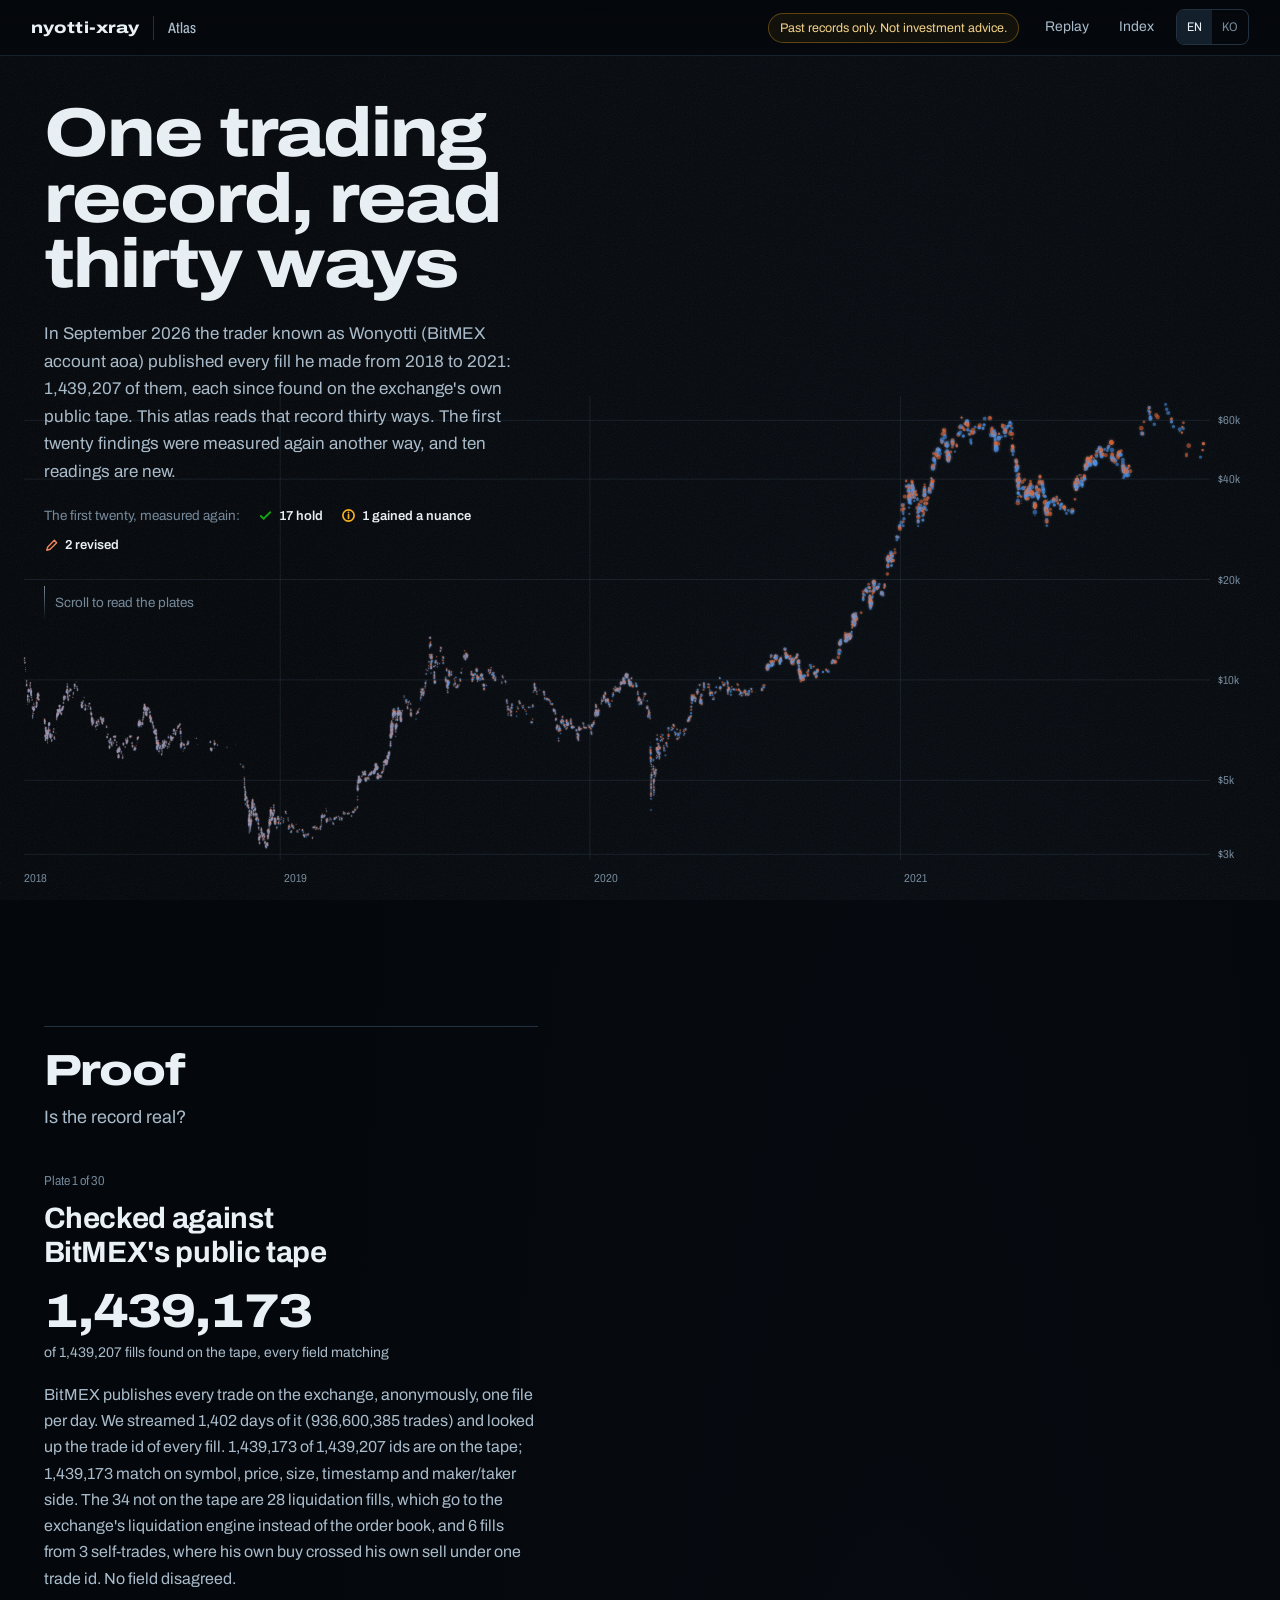
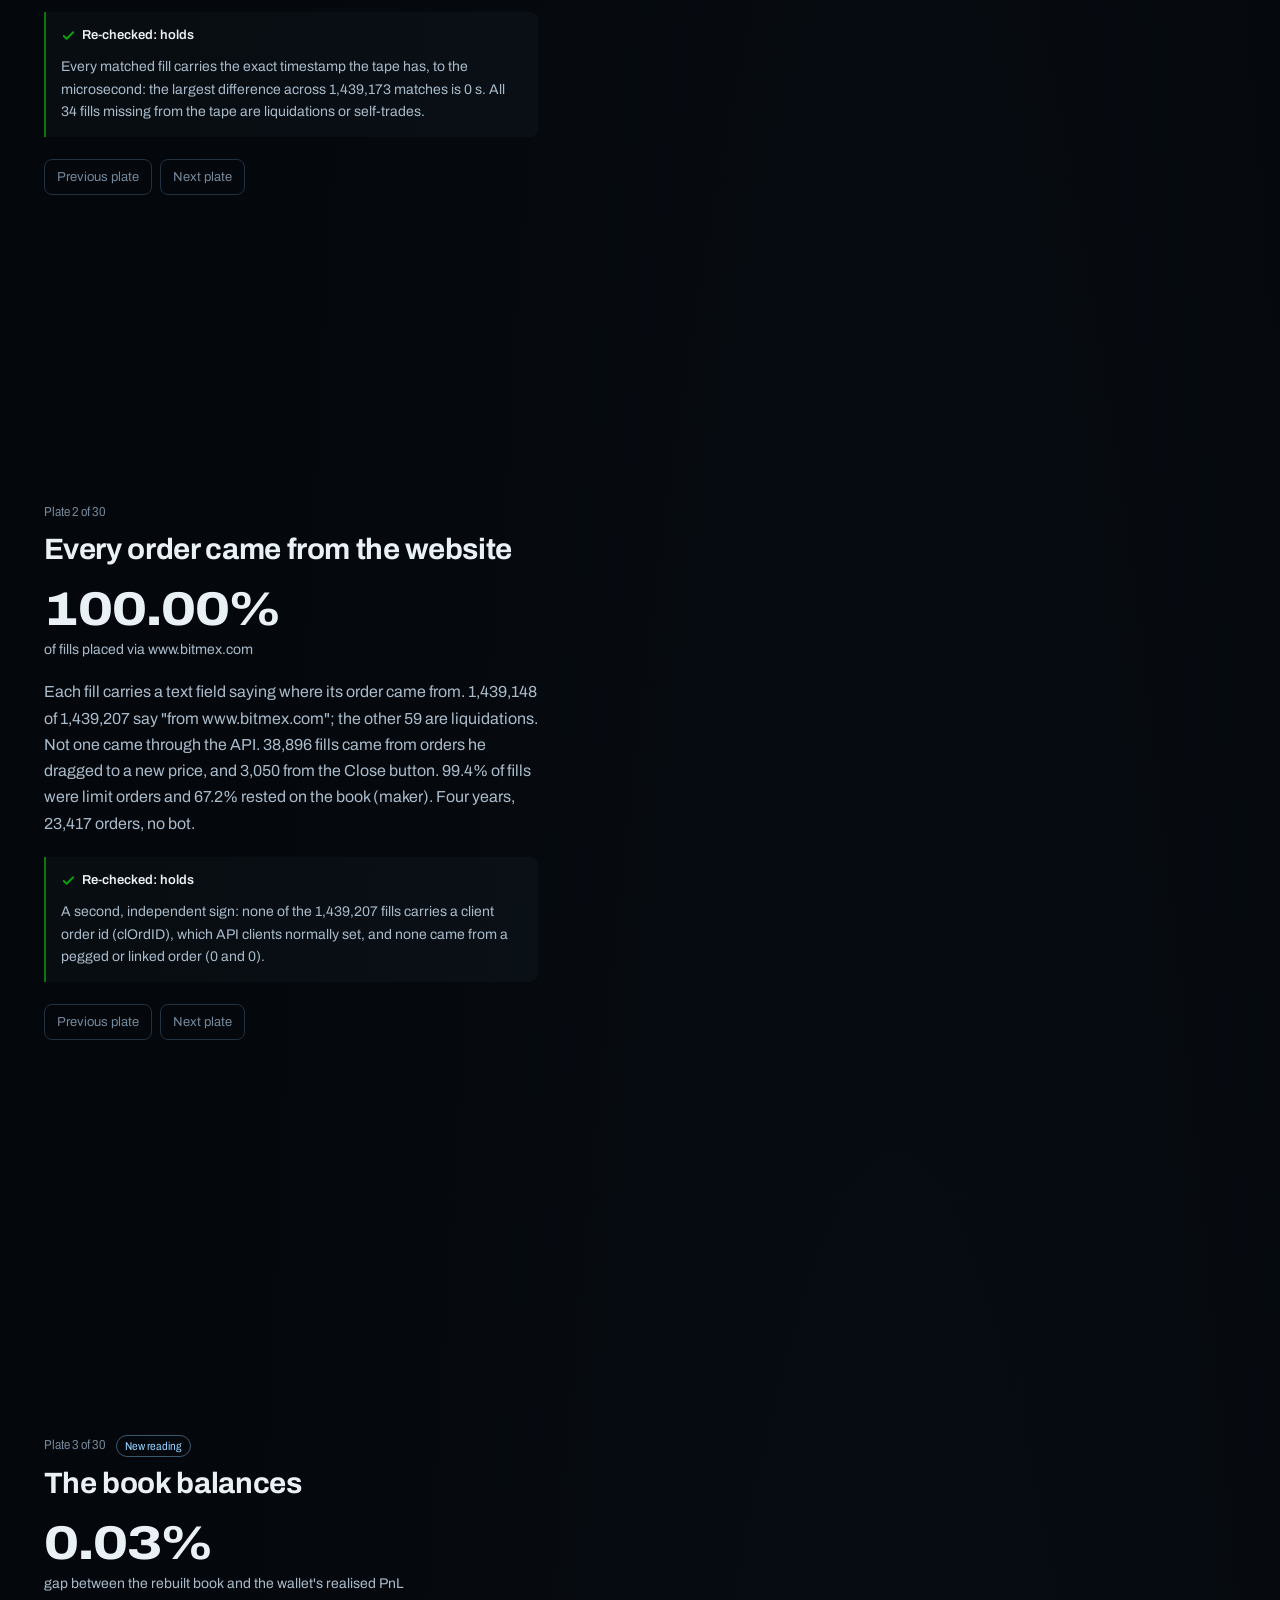
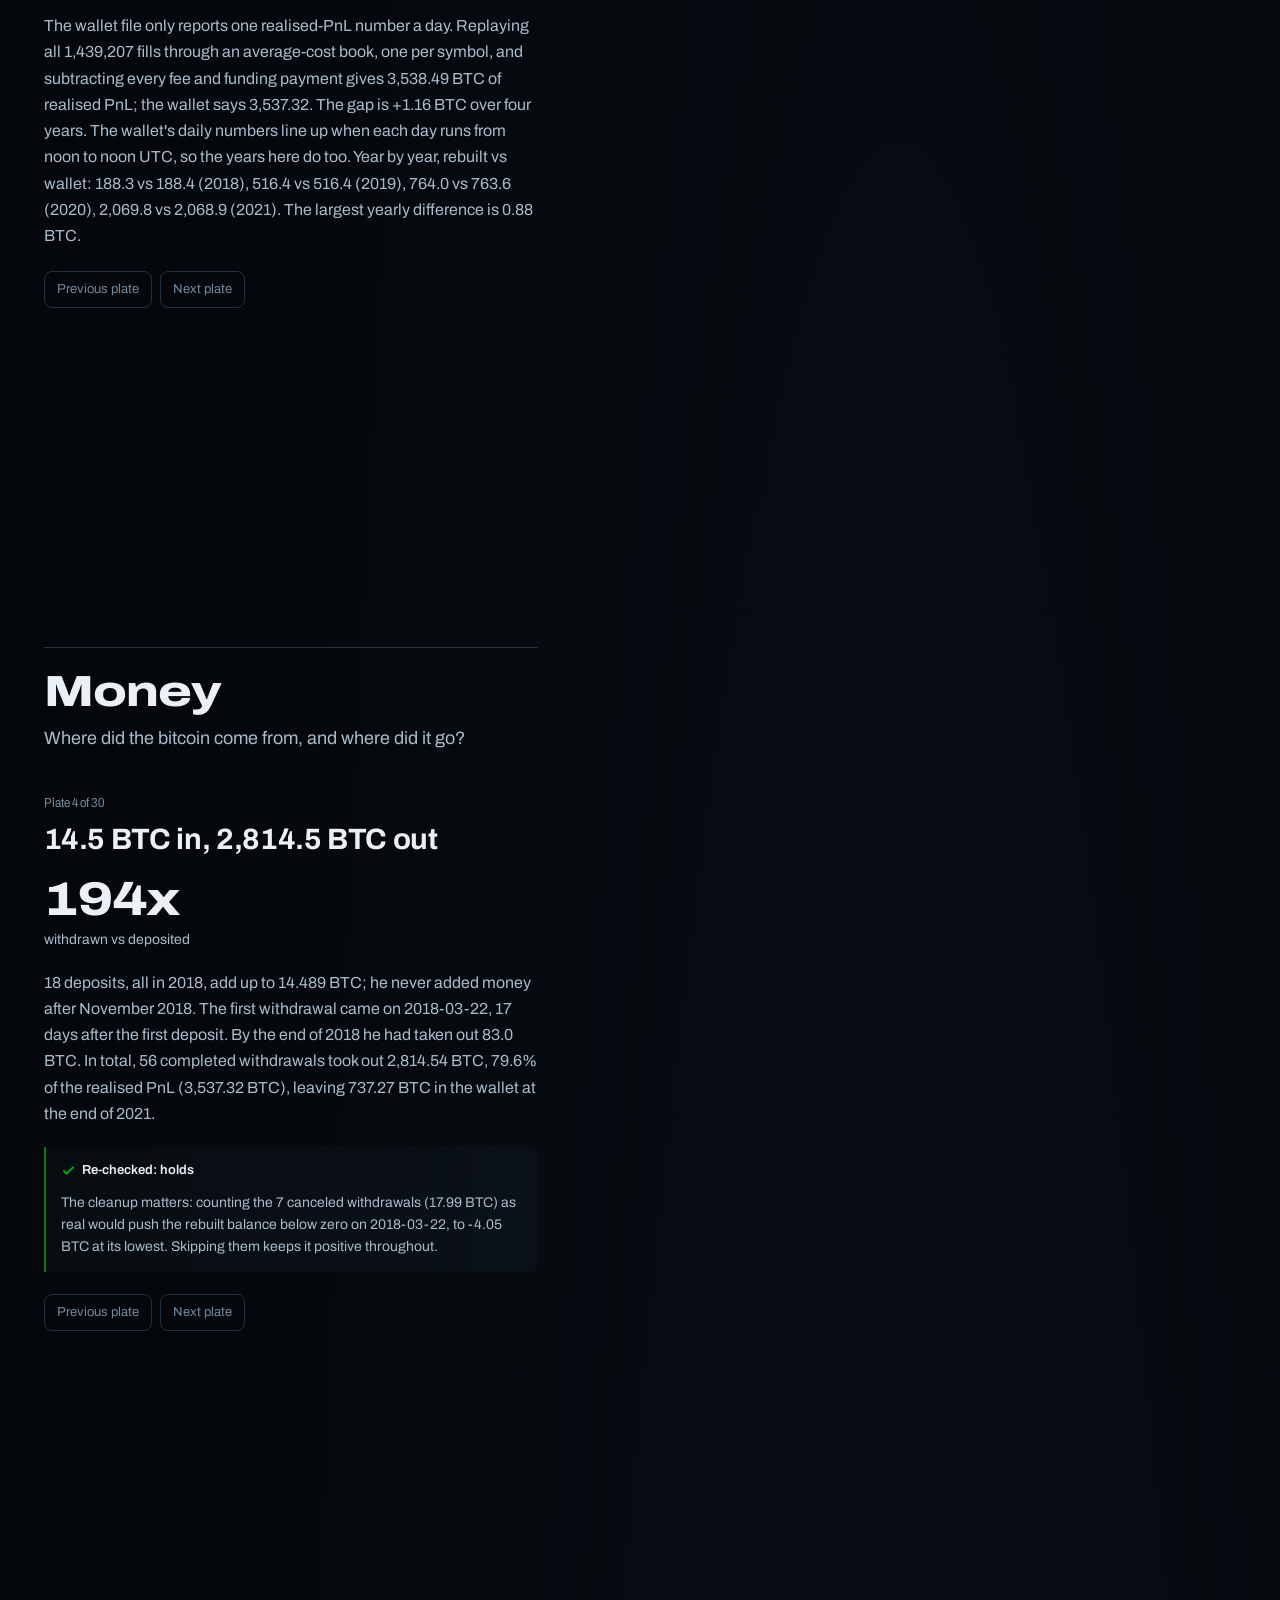
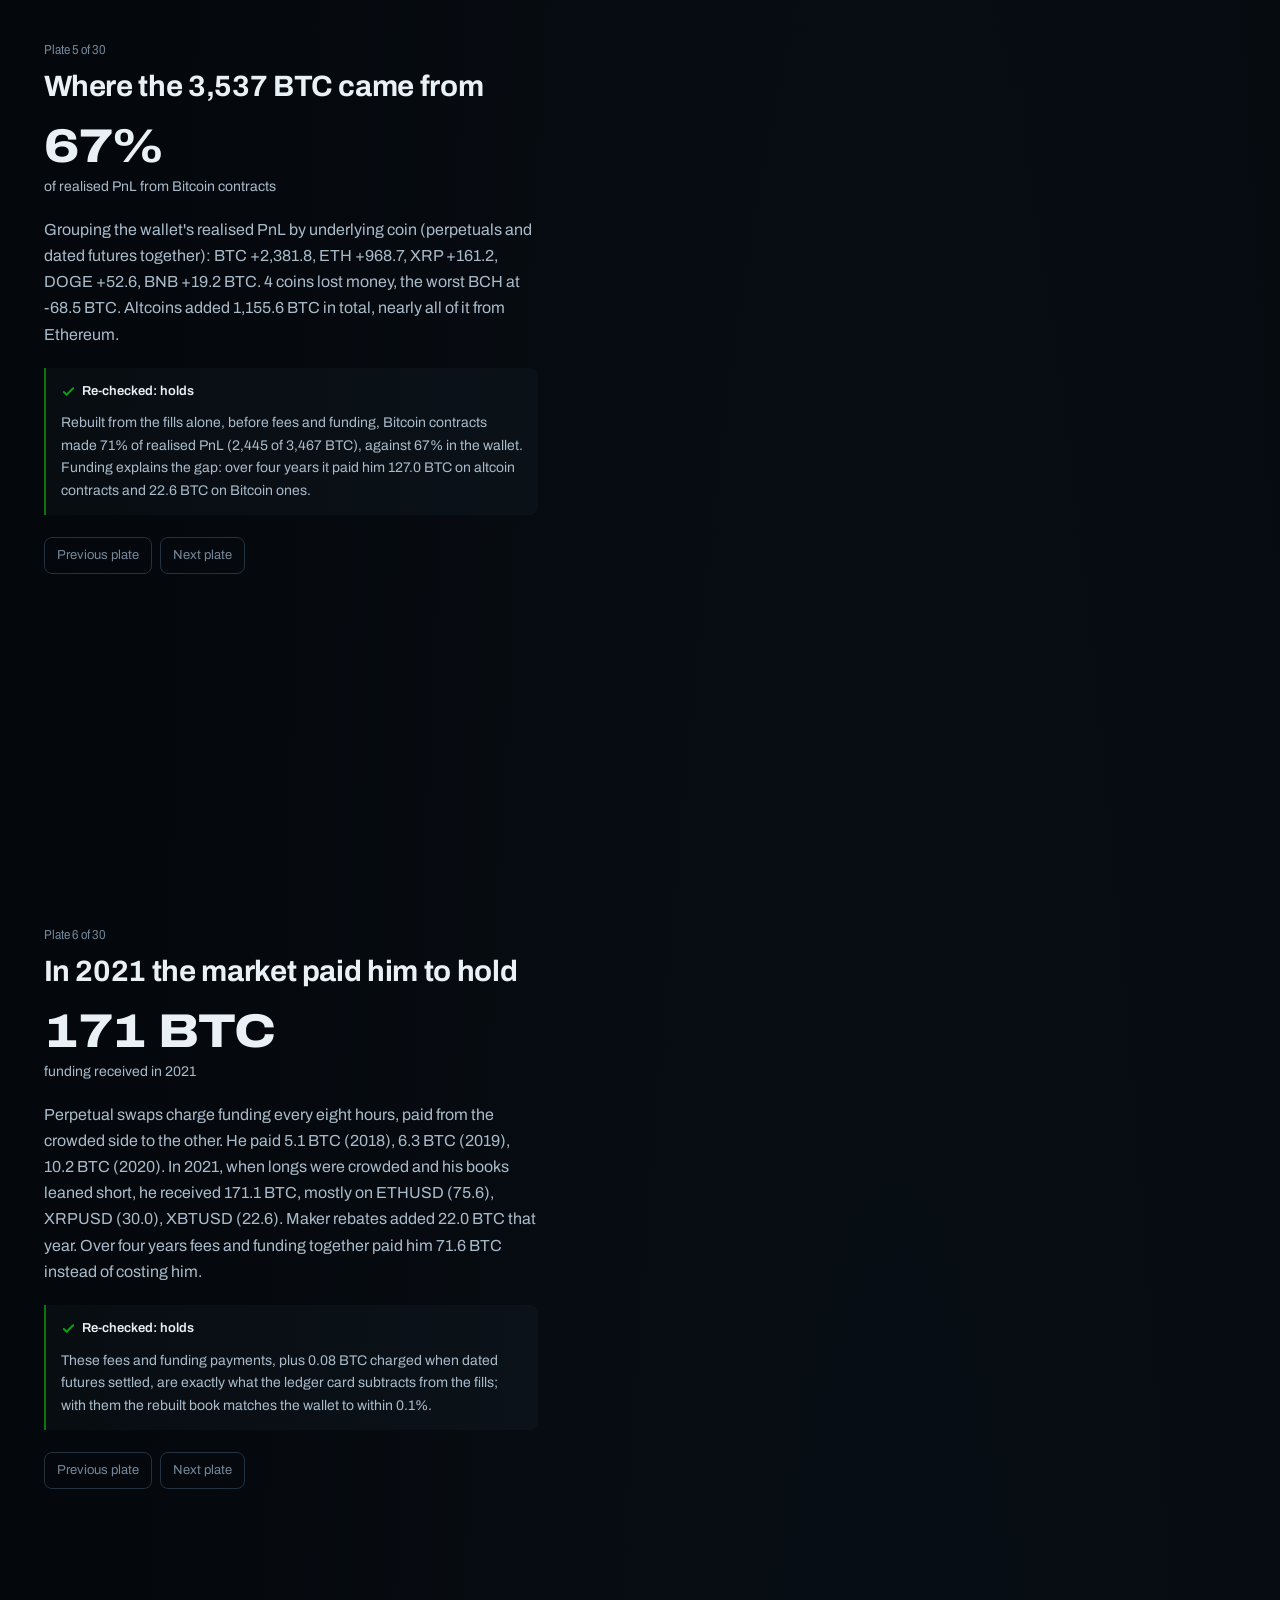
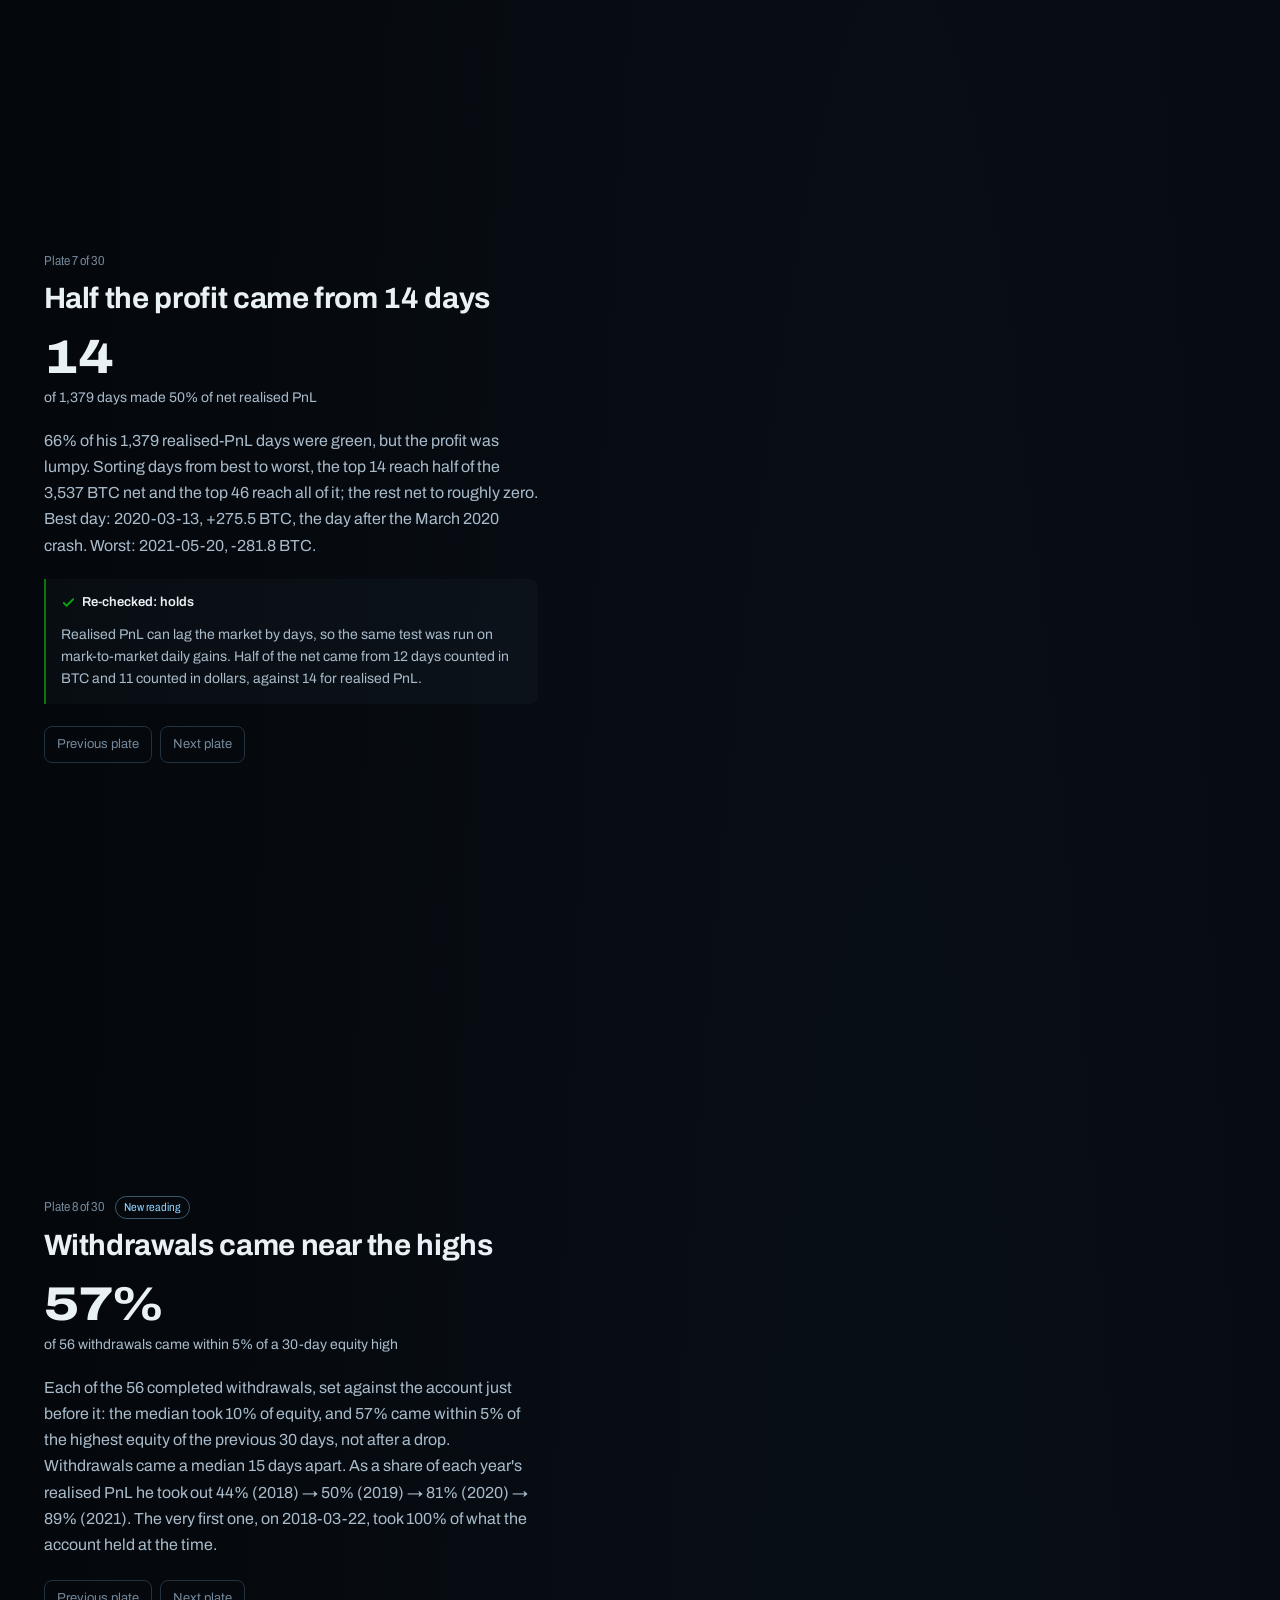
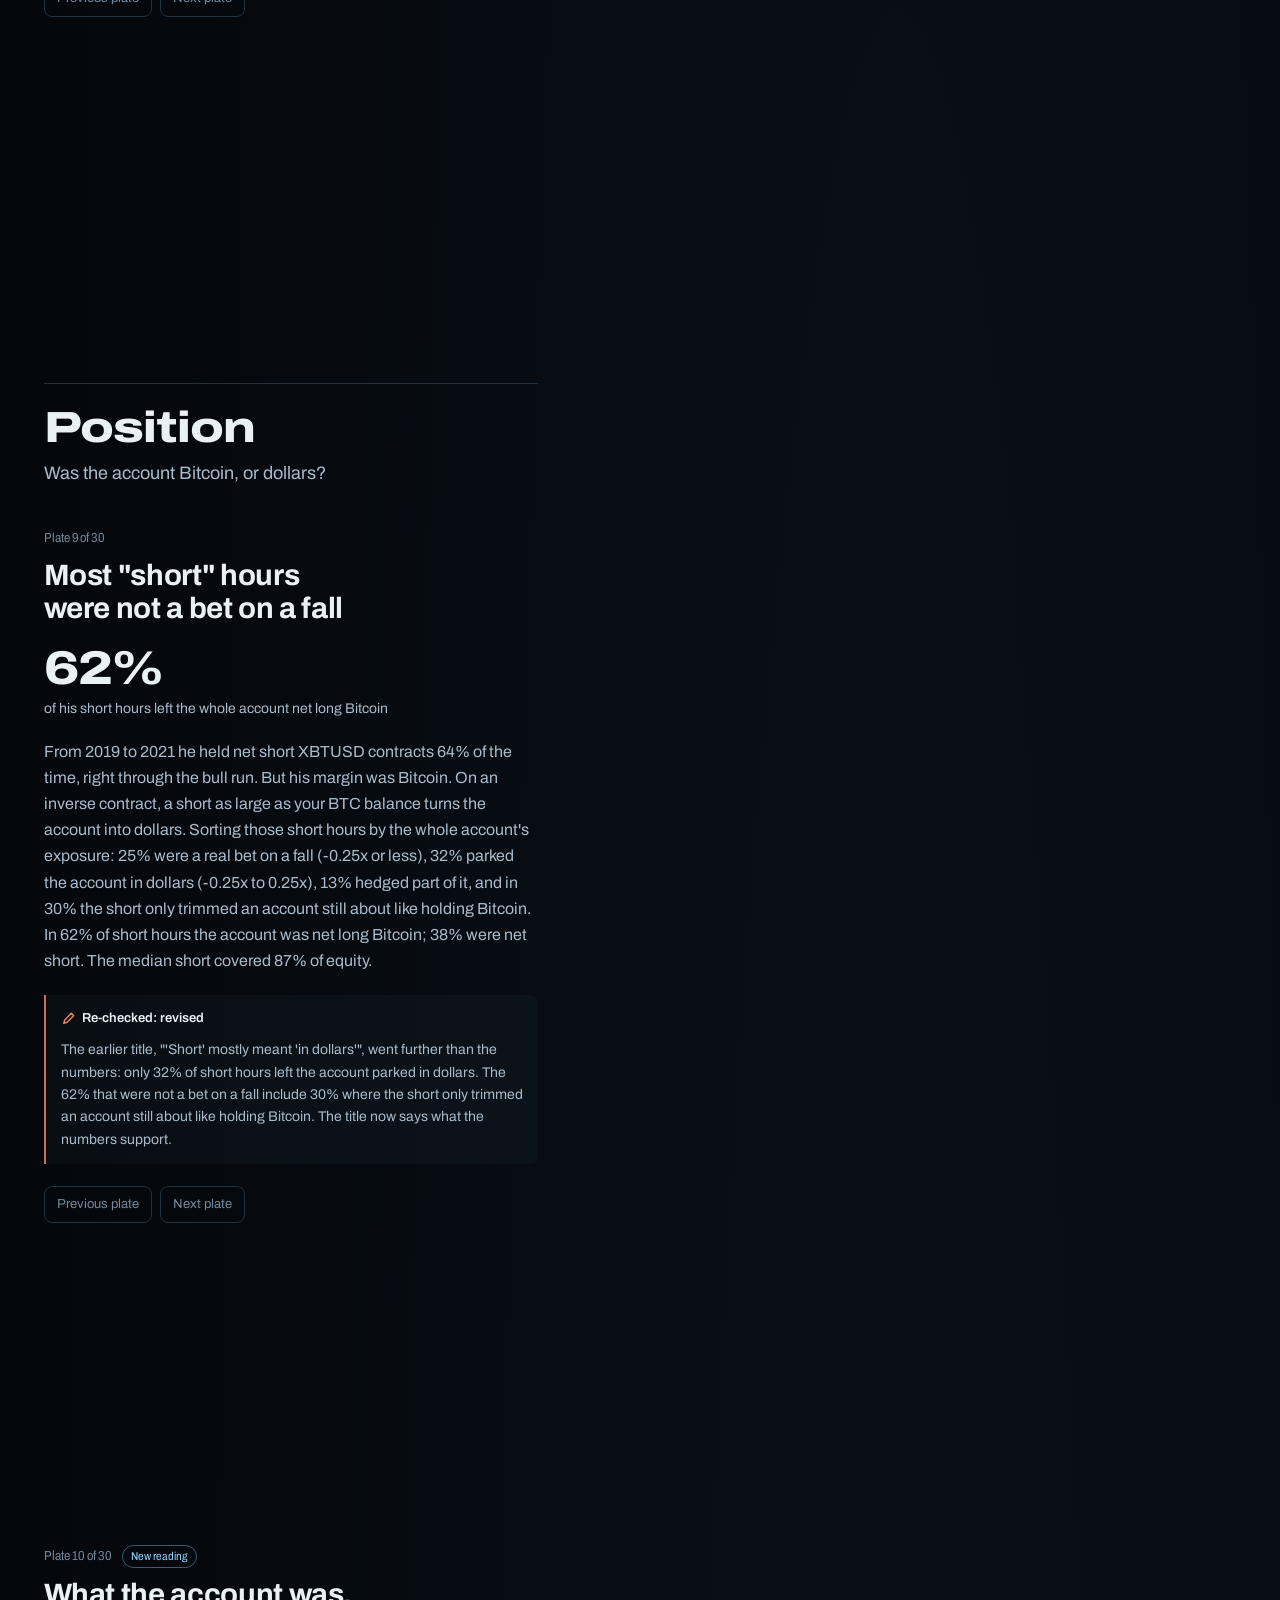
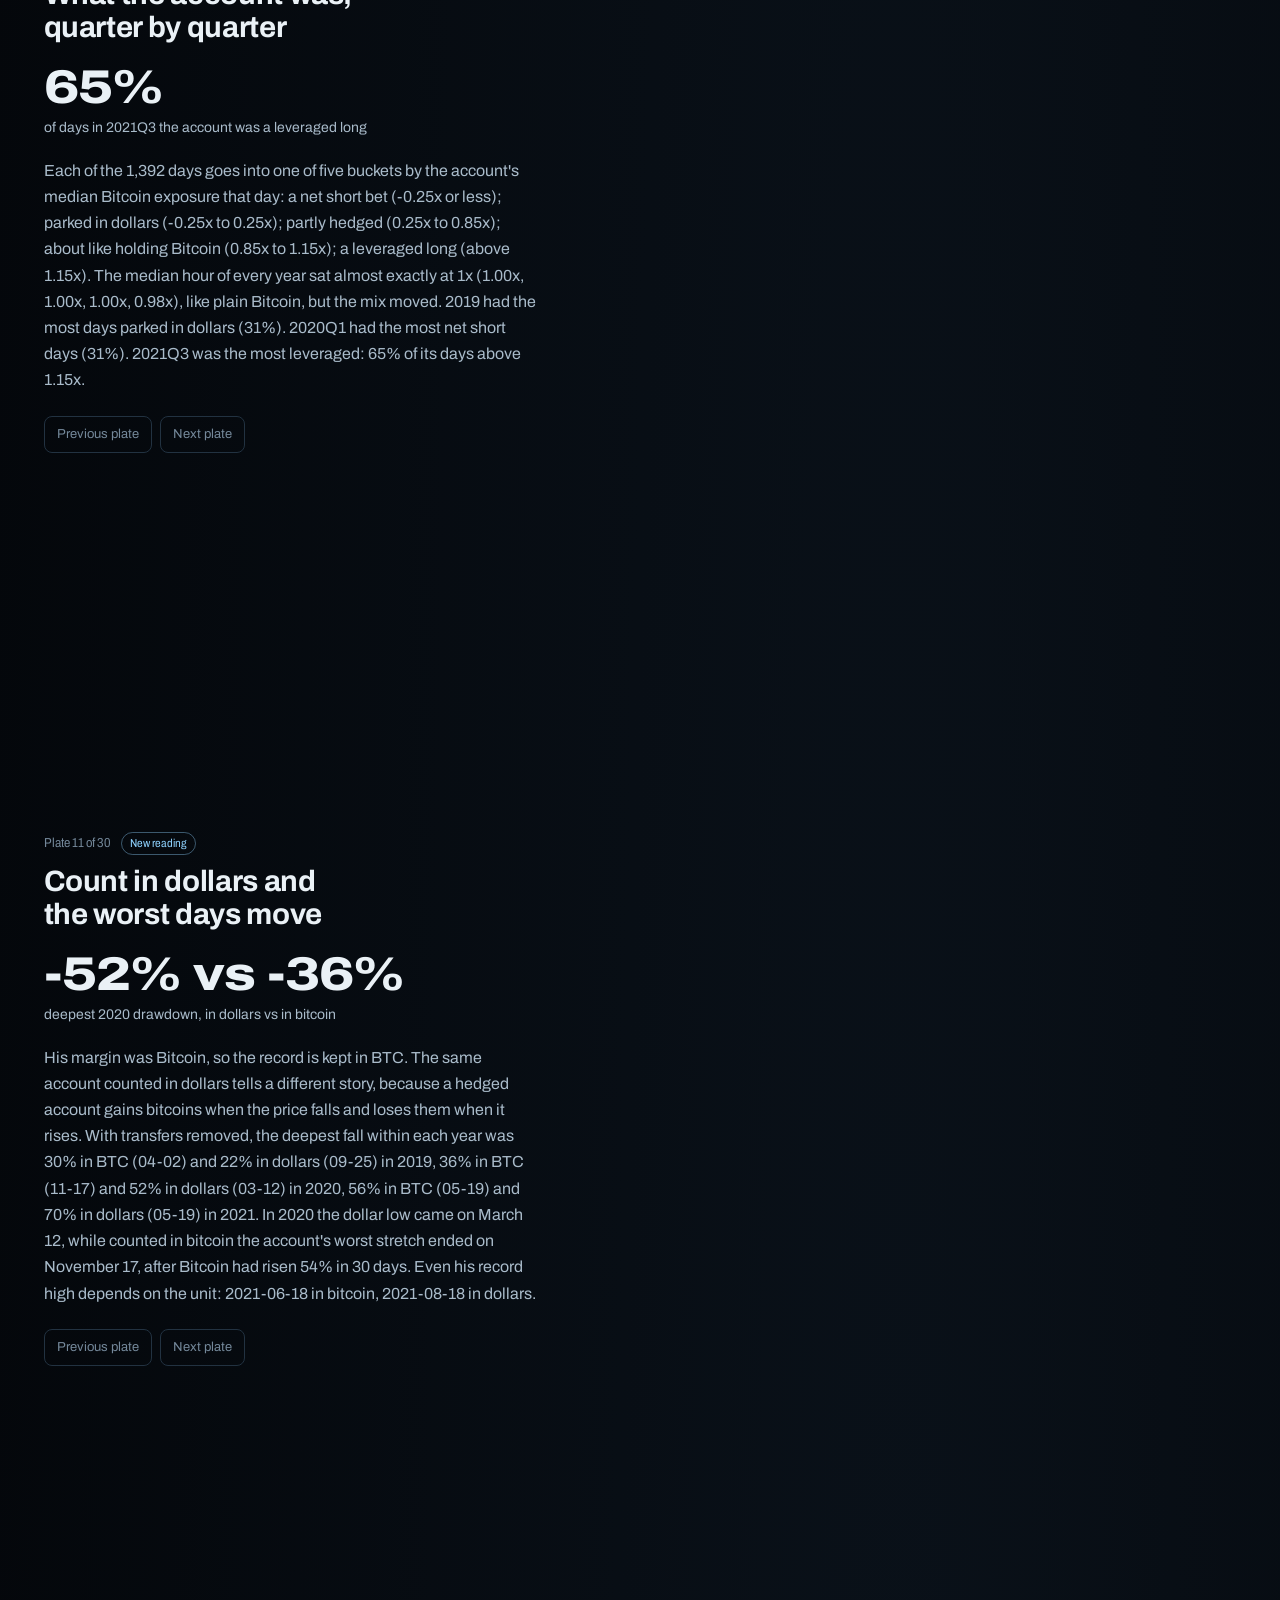
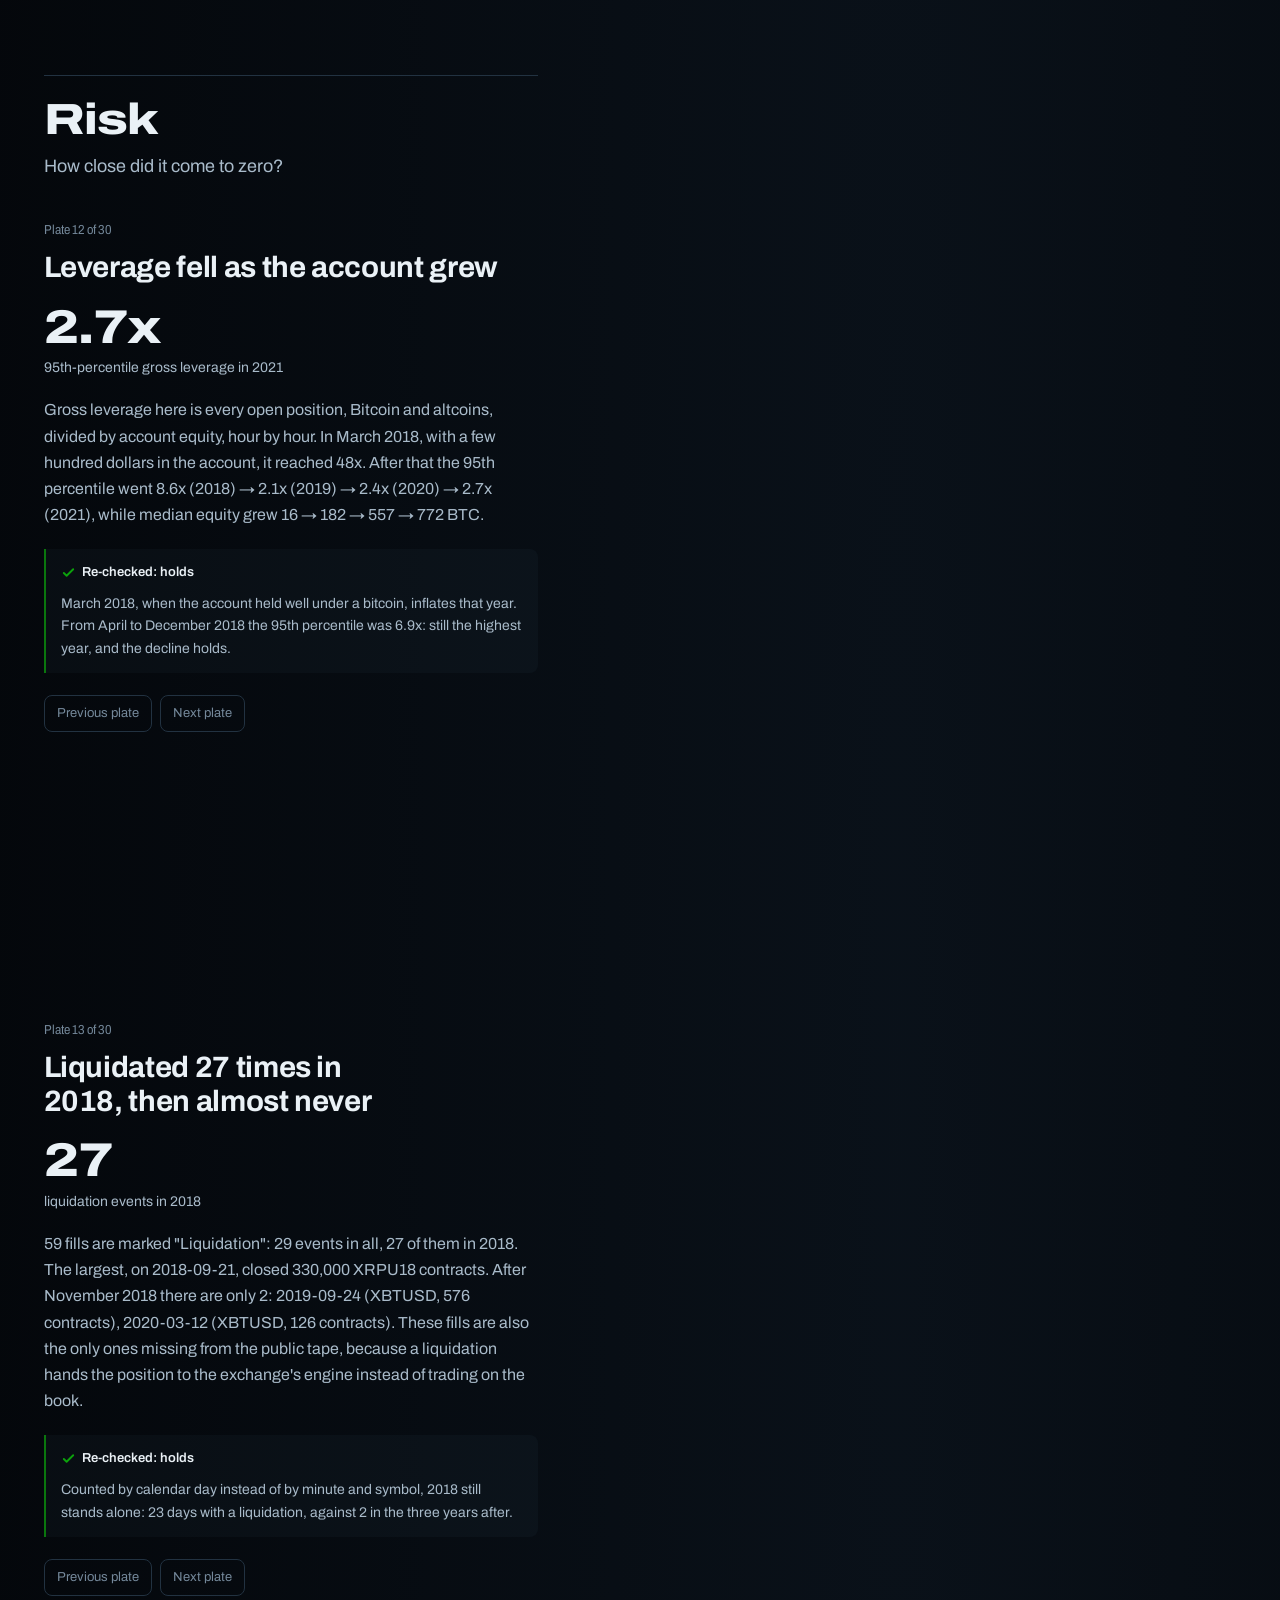
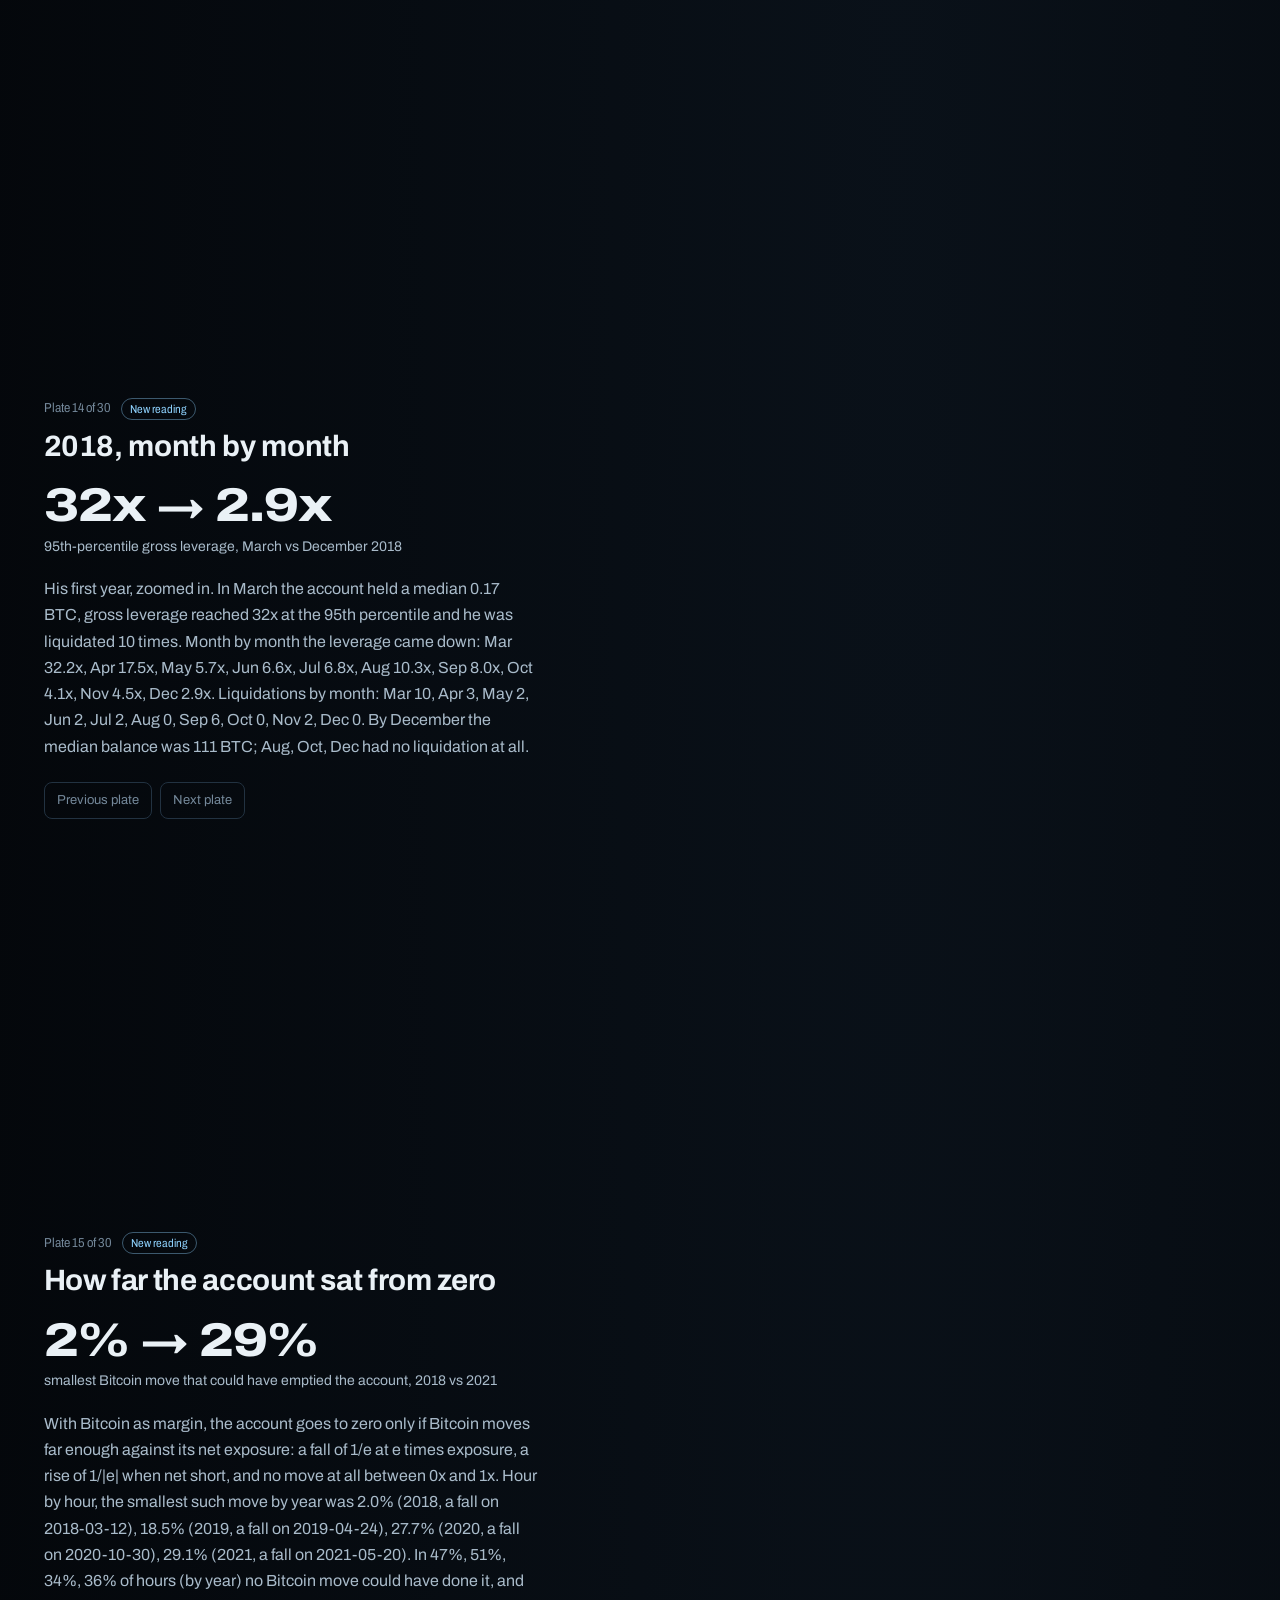
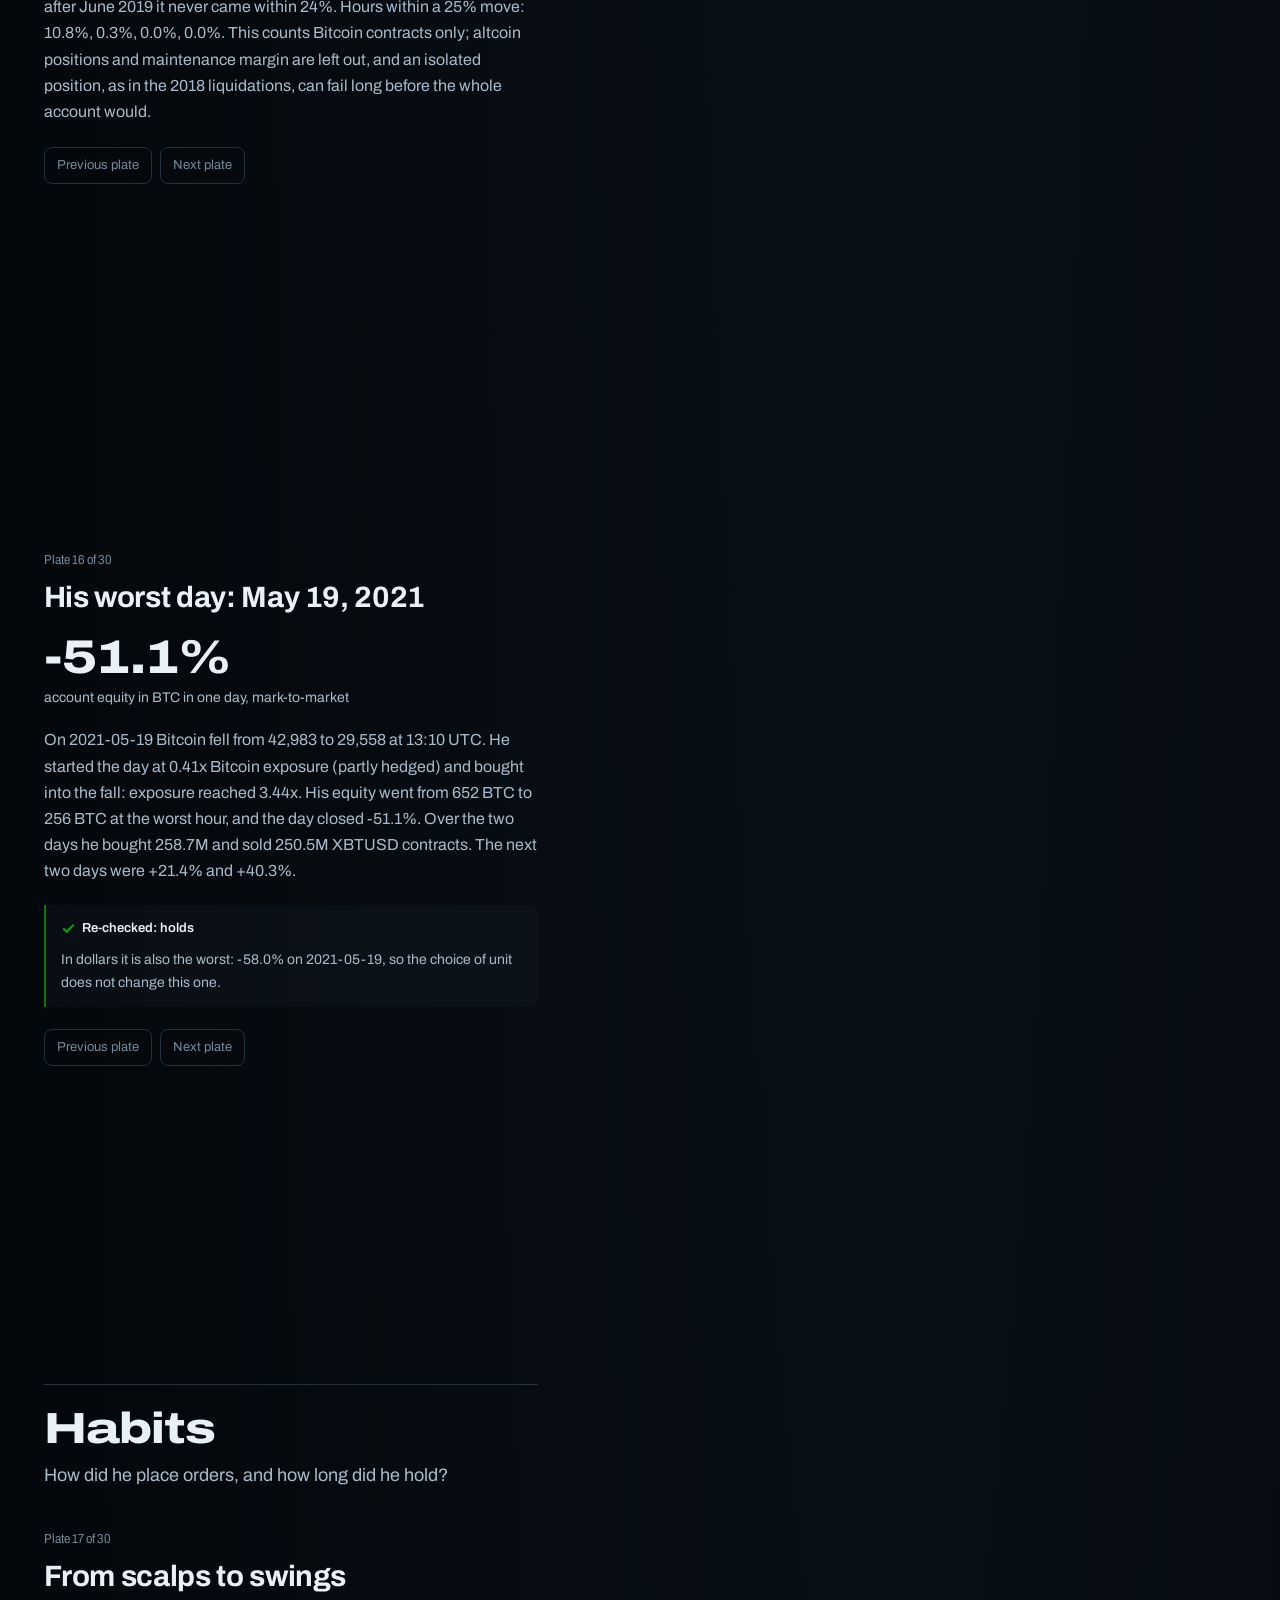
==== site/atlas.html @ 74fd598a "nyotti-xray: replay, tape check, Jev lenses and a 30-reading atlas Replays the 1,439,207 fills Wonyo" ====
<!doctype html>
<html lang="en">
<head>
<meta charset="utf-8">
<meta name="viewport" content="width=device-width, initial-scale=1">
<title>nyotti-xray atlas</title>
<meta name="description" content="Thirty readings of one published BitMEX trade history (2018-2021): twenty findings re-checked another way and ten new ones, each drawn with dots that are real units of the record. Past records only, not investment advice.">
<link rel="preconnect" href="https://fonts.googleapis.com">
<link rel="preconnect" href="https://fonts.gstatic.com" crossorigin>
<link href="https://fonts.googleapis.com/css2?family=Archivo:wdth,wght@62..125,100..900&family=IBM+Plex+Sans+KR:wght@400;500;700&display=swap" rel="stylesheet">
<link rel="stylesheet" href="atlas.css">
</head>
<body class="at-hero">
<a class="skip" href="#plates">Skip to the plates</a>
<header class="top">
  <a class="mark" href="index.html">nyotti-xray</a>
  <span class="sect">Atlas</span>
  <p class="notice" data-t="notice"></p>
  <nav class="tools" aria-label="Page">
    <a href="index.html" data-t="replay"></a>
    <button id="open-index" type="button" data-t="index"></button>
    <div class="lang" role="group" aria-label="Language"><button type="button" data-lang="en">EN</button><button type="button" data-lang="ko">KO</button></div>
  </nav>
</header>

<div class="backdrop" aria-hidden="true"></div>
<canvas id="field" aria-hidden="true"></canvas>
<div class="frame" aria-hidden="true">
  <span class="corner tl"></span><span class="corner tr"></span><span class="corner bl"></span><span class="corner br"></span>
  <p class="frame-plate"></p>
  <p class="frame-unit"></p>
  <p class="frame-id">aoa, 2018-03-05 to 2021-12-24</p>
</div>
<div class="beam" aria-hidden="true"></div>
<svg id="overlay" aria-hidden="true"></svg>
<div class="grain" aria-hidden="true"></div>
<div id="tip" class="tip" role="status" hidden></div>

<main class="column">
  <section id="hero" class="hero">
    <div class="hero-copy">
      <h1 id="hero-title"></h1>
      <p id="hero-sub"></p>
      <p id="hero-verdicts"></p>
      <p class="scroll" data-t="scroll"></p>
    </div>
  </section>
  <p id="no-gl" class="no-gl-note"></p>
  <div id="plates"></div>
  <section id="outro" class="summary">
    <h2 id="summary-title"></h2>
    <p id="summary-lead"></p>
    <div id="summary-grid"></div>
  </section>
  <section class="about">
    <h2 id="about-title"></h2>
    <div id="about"></div>
  </section>
  <footer class="foot">
    <p>aoa_public_2021-12-31_with_letter.zip, SHA-256 b6f1dc7a…d01b9a</p>
    <p><a href="https://github.com/viva-lee/nyotti-xray">github.com/viva-lee/nyotti-xray</a>, MIT</p>
  </footer>
</main>

<dialog id="index" aria-labelledby="index-title">
  <div class="sheet">
    <header><h2 id="index-title" data-t="index"></h2><button id="close-index" type="button" data-t="close"></button></header>
    <div id="index-list"></div>
  </div>
</dialog>

<script src="color.js"></script>
<script src="charts.js"></script>
<script src="atlas-gl.js"></script>
<script src="atlas.js"></script>
</body>
</html>
---- site/atlas.css ----
/* nyotti-xray atlas: a lightbox. The page is radiograph film; the record glows on it. */
:root {
  color-scheme: dark;
  --film: #04070b;
  --plate: #08101a;
  --ink: #eaf1f6;
  --ink-2: #a9bbca;
  --ink-3: #74889a;
  --rule: #15212c;
  --rule-2: #223241;
  --phosphor: #a3bed2;
  --glow: #8fd3ff;
  --good: #0ca30c;
  --warn: #fab219;
  --serious: #ec835a;
  --column: min(44vw, 600px);
  --sans: 'Archivo', 'IBM Plex Sans KR', system-ui, -apple-system, 'Segoe UI', 'Apple SD Gothic Neo', 'Malgun Gothic', sans-serif;
  --stage-bottom: 50vh;
}

* { box-sizing: border-box; }
html { background: var(--film); scroll-behavior: smooth; }
body {
  margin: 0;
  min-height: 100vh;
  background:
    radial-gradient(120% 90% at 70% 40%, rgba(40, 70, 100, 0.16), transparent 60%),
    var(--film);
  color: var(--ink);
  font-family: var(--sans);
  font-size: 16px;
  line-height: 1.6;
  font-variation-settings: 'wdth' 100;
  -webkit-font-smoothing: antialiased;
  overflow-x: clip;
}
html[lang='ko'] body { word-break: keep-all; overflow-wrap: anywhere; }
a { color: var(--ink); text-decoration-color: rgba(163, 190, 210, 0.45); text-underline-offset: 3px; }
a:hover { text-decoration-color: var(--ink); }
button { font: inherit; color: inherit; cursor: pointer; }
:focus-visible { outline: 2px solid var(--glow); outline-offset: 3px; border-radius: 4px; }
h1, h2, h3, p { margin: 0; }

.skip { position: absolute; left: -9999px; top: 0; z-index: 50; background: var(--plate); padding: 8px 12px; }
.skip:focus { left: 12px; top: 12px; }

/* ------------------------------------------------------------ header */
.top {
  position: fixed; inset: 0 0 auto 0; z-index: 10; height: 56px;
  display: flex; align-items: center; gap: 14px; padding: 0 clamp(16px, 2.4vw, 32px);
  background: linear-gradient(rgba(4, 7, 11, 0.94), rgba(4, 7, 11, 0.78));
  backdrop-filter: blur(10px);
  border-bottom: 1px solid var(--rule);
}
.mark {
  text-decoration: none; font-weight: 800; font-size: 16px; letter-spacing: 0.01em;
  font-variation-settings: 'wdth' 125;
}
.sect {
  color: var(--ink-2); font-size: 15px; font-variation-settings: 'wdth' 75; font-weight: 500;
  padding-left: 14px; border-left: 1px solid var(--rule-2);
}
.notice {
  margin-left: auto; font-size: 12.5px; color: #f3d38a; padding: 4px 11px; border-radius: 999px;
  border: 1px solid rgba(250, 178, 25, 0.32); background: rgba(250, 178, 25, 0.06); white-space: nowrap;
}
.tools { display: flex; align-items: center; gap: 6px; }
.tools > a, .tools > button {
  background: transparent; border: 1px solid transparent; border-radius: 8px; padding: 7px 11px;
  font-size: 14px; color: var(--ink-2); text-decoration: none; min-height: 36px;
}
.tools > a:hover, .tools > button:hover { color: var(--ink); border-color: var(--rule-2); }
.lang { display: inline-flex; border: 1px solid var(--rule-2); border-radius: 8px; overflow: hidden; margin-left: 4px; }
.lang button { background: transparent; border: 0; padding: 7px 10px; font-size: 12.5px; color: var(--ink-3); min-height: 34px; font-variation-settings: 'wdth' 85; }
.lang button.on { background: #13202c; color: var(--ink); }

/* ------------------------------------------------------------ the field */
#field { position: fixed; inset: 0; z-index: 3; pointer-events: none; }
.backdrop { display: none; }
.grain {
  position: fixed; inset: 0; z-index: 6; pointer-events: none; opacity: 0.07;
  background-image: url("data:image/svg+xml,%3Csvg xmlns='http://www.w3.org/2000/svg' width='160' height='160'%3E%3Cfilter id='n'%3E%3CfeTurbulence type='fractalNoise' baseFrequency='0.9' numOctaves='2' stitchTiles='stitch'/%3E%3C/filter%3E%3Crect width='100%25' height='100%25' filter='url(%23n)'/%3E%3C/svg%3E");
}
.frame { position: fixed; z-index: 4; pointer-events: none; transition: opacity 0.5s ease; }
body.at-hero .frame { opacity: 0; }
.corner { position: absolute; width: 18px; height: 18px; border-color: rgba(163, 190, 210, 0.38); border-style: solid; border-width: 0; }
.corner.tl { left: 0; top: 0; border-left-width: 1px; border-top-width: 1px; }
.corner.tr { right: 0; top: 0; border-right-width: 1px; border-top-width: 1px; }
.corner.bl { left: 0; bottom: 0; border-left-width: 1px; border-bottom-width: 1px; }
.corner.br { right: 0; bottom: 0; border-right-width: 1px; border-bottom-width: 1px; }
.frame-plate { position: absolute; left: 24px; top: -2px; transform: translateY(-100%); font-size: 12.5px; color: var(--ink-3); font-variation-settings: 'wdth' 85; padding-bottom: 6px; }
.frame-unit {
  position: absolute; left: 24px; bottom: -6px; transform: translateY(100%); font-size: 12.5px; color: var(--ink-2);
  display: flex; align-items: center; gap: 8px; max-width: 70%;
}
.frame-unit::before { content: ''; flex: none; width: 7px; height: 7px; border-radius: 50%; background: var(--phosphor); box-shadow: 0 0 8px var(--glow); }
.frame-id { position: absolute; right: 24px; bottom: -6px; transform: translateY(100%); font-size: 11.5px; color: var(--ink-3); font-variation-settings: 'wdth' 75; }
.beam {
  position: fixed; left: 0; top: 0; z-index: 4; width: 2px; height: 100vh; pointer-events: none; opacity: 0;
  background: linear-gradient(transparent, rgba(190, 228, 255, 0.95) 18%, rgba(190, 228, 255, 0.95) 82%, transparent);
  box-shadow: 0 0 22px 4px rgba(120, 190, 255, 0.45);
}
#overlay { position: fixed; z-index: 4; pointer-events: none; opacity: 0; transition: opacity 0.5s ease; overflow: visible; }
#overlay.on { opacity: 1; }
#overlay text { font-family: var(--sans); }
#overlay .ov { fill: var(--ink-2); font-size: 12.5px; }
#overlay .ov-tick { fill: var(--ink-3); font-size: 11.5px; font-variation-settings: 'wdth' 85; }
#overlay .ov-strong { fill: var(--ink); font-size: 13px; font-weight: 600; }
#overlay .ov-alert { fill: var(--serious); font-size: 13px; font-weight: 600; }
#overlay .ov-grid { stroke: rgba(130, 165, 190, 0.13); stroke-width: 1; }
#overlay .ov-rule { stroke: rgba(170, 200, 225, 0.4); stroke-width: 1; }
#overlay .ov-mark { stroke: var(--ink); stroke-width: 2; stroke-linecap: round; }

.tip {
  position: fixed; z-index: 20; pointer-events: none; max-width: 320px;
  background: rgba(8, 15, 23, 0.97); border: 1px solid var(--rule-2); border-radius: 8px;
  padding: 8px 11px; font-size: 12.5px; line-height: 1.5; color: var(--ink-2);
  box-shadow: 0 8px 28px rgba(0, 0, 0, 0.5);
}
.tip b { color: var(--ink); font-weight: 600; }
.tip .sw { display: inline-block; width: 8px; height: 8px; border-radius: 50%; margin-right: 6px; vertical-align: 0; }

/* ------------------------------------------------------------ column */
.column {
  position: relative; z-index: 5; width: var(--column);
  padding: 0 clamp(18px, 2vw, 28px) 0 clamp(20px, 3.4vw, 56px);
}

.hero { min-height: 100svh; display: flex; align-items: flex-start; padding-top: calc(56px + 5vh); }
.hero-copy { width: min(66vw, 1040px); }
#hero-title {
  font-size: clamp(44px, 5.4vw, 92px); line-height: 0.95; letter-spacing: -0.025em; max-width: 12.5em;
  font-weight: 780; font-variation-settings: 'wdth' 116; text-wrap: balance;
}
html[lang='ko'] #hero-title { font-size: clamp(38px, 4.4vw, 74px); line-height: 1.1; letter-spacing: -0.03em; font-weight: 700; }
#hero-sub { margin-top: 22px; font-size: 17px; line-height: 1.62; color: var(--ink-2); max-width: 36em; }
#hero-verdicts { margin-top: 20px; display: flex; flex-wrap: wrap; gap: 8px 18px; align-items: center; }
#hero-verdicts .vsum { color: var(--ink-3); font-size: 13.5px; }
.scroll { margin-top: 30px; font-size: 13.5px; color: var(--ink-3); display: flex; align-items: center; gap: 10px; }
.scroll::before { content: ''; width: 1px; height: 34px; background: linear-gradient(var(--ink-3), transparent); }

.vchip { display: inline-flex; align-items: center; gap: 6px; font-size: 13px; font-weight: 600; color: var(--ink); }
.vchip svg { width: 15px; height: 15px; flex: none; }
.vchip.holds svg { color: var(--good); }
.vchip.nuance svg { color: var(--warn); }
.vchip.revised svg { color: var(--serious); }

/* ------------------------------------------------------------ plates */
.plate { min-height: 100svh; display: flex; flex-direction: column; justify-content: center; padding: 14vh 0; scroll-margin-top: 0; }
.chapter { padding-top: 22px; margin-bottom: 40px; border-top: 1px solid var(--rule-2); }
.chapter h2 { font-size: clamp(34px, 3.4vw, 54px); line-height: 1; font-weight: 800; font-variation-settings: 'wdth' 125; letter-spacing: -0.02em; }
.chapter p { margin-top: 10px; font-size: 18px; color: var(--ink-2); }
.plate-body { max-width: 34em; opacity: 0.38; transition: opacity 0.5s ease; }
.plate.active .plate-body { opacity: 1; }
.plate-no { font-size: 13px; color: var(--ink-3); display: flex; align-items: center; gap: 10px; font-variation-settings: 'wdth' 85; }
.new { font-size: 11.5px; color: var(--glow); border: 1px solid rgba(143, 211, 255, 0.4); border-radius: 999px; padding: 1px 8px; font-variation-settings: 'wdth' 85; }
.plate h3 { margin-top: 10px; font-size: clamp(25px, 2.3vw, 34px); line-height: 1.14; font-weight: 700; letter-spacing: -0.012em; text-wrap: balance; }
.stat { margin-top: 18px; }
.stat b {
  display: block; font-size: clamp(38px, 3.7vw, 58px); line-height: 1.02; font-weight: 800;
  font-variation-settings: 'wdth' 118; letter-spacing: -0.02em; font-variant-numeric: tabular-nums;
}
.stat span { display: block; margin-top: 6px; font-size: 14px; color: var(--ink-2); }
.text { margin-top: 18px; font-size: 16px; line-height: 1.64; color: var(--ink-2); }
html[lang='ko'] .text { font-size: 15.5px; line-height: 1.8; }
.review { margin-top: 20px; padding: 13px 15px; border-left: 2px solid var(--rule-2); background: rgba(150, 190, 220, 0.035); border-radius: 0 8px 8px 0; }
.review.holds { border-left-color: rgba(12, 163, 12, 0.7); }
.review.nuance { border-left-color: rgba(250, 178, 25, 0.75); }
.review.revised { border-left-color: rgba(236, 131, 90, 0.85); }
.review p + p { margin-top: 6px; font-size: 14px; line-height: 1.6; color: var(--ink-2); }
.fallback { display: none; margin-top: 18px; }
.fallback svg { width: 100%; height: auto; }
.fallback svg text { font-family: var(--sans); font-size: 10.5px; fill: var(--ink-3); }
.fallback svg text.v { fill: var(--ink-2); }
body.no-gl .fallback { display: block; }
.no-gl-note { display: none; }
body.no-gl .no-gl-note { display: block; margin: 20px 0; padding: 12px 14px; border: 1px solid var(--rule-2); border-radius: 8px; color: var(--ink-2); font-size: 14px; }
.step { margin-top: 22px; display: flex; gap: 8px; }
.step button {
  background: transparent; border: 1px solid var(--rule-2); border-radius: 8px; padding: 7px 12px; font-size: 13px;
  color: var(--ink-3); min-height: 36px;
}
.step button:hover { color: var(--ink); border-color: var(--ink-3); }

/* ------------------------------------------------------------ summary, about */
.summary { padding: 18vh 0 6vh; min-height: 100svh; }
.summary h2, .about h2 { font-size: clamp(30px, 2.8vw, 44px); line-height: 1.05; font-weight: 800; font-variation-settings: 'wdth' 118; letter-spacing: -0.015em; }
#summary-lead { margin-top: 14px; color: var(--ink-2); max-width: 34em; }
#summary-grid { margin-top: 30px; }
.sum-ch { padding: 14px 0; border-top: 1px solid var(--rule); }
.sum-ch h3 { font-size: 13px; font-weight: 600; color: var(--ink-3); font-variation-settings: 'wdth' 85; margin-bottom: 6px; }
.sum-ch ul { list-style: none; margin: 0; padding: 0; }
.sum-ch li { display: flex; justify-content: space-between; align-items: baseline; gap: 12px; padding: 5px 0; font-size: 14.5px; }
.sum-ch li a { text-decoration: none; color: var(--ink); }
.sum-ch li a:hover { text-decoration: underline; }
.sum-ch .vchip { font-size: 12px; font-weight: 500; color: var(--ink-2); white-space: nowrap; }
.sum-ch .new { white-space: nowrap; }
.about { padding: 8vh 0 6vh; }
#about { margin-top: 20px; display: grid; gap: 18px; }
#about h3 { font-size: 15px; font-weight: 700; margin-bottom: 4px; }
#about p { font-size: 14.5px; color: var(--ink-2); line-height: 1.62; }
.foot { padding: 24px 0 40px; border-top: 1px solid var(--rule); font-size: 12.5px; color: var(--ink-3); display: grid; gap: 4px; }

/* ------------------------------------------------------------ index */
dialog#index { width: min(1100px, calc(100vw - 32px)); max-height: calc(100vh - 48px); padding: 0; border: 1px solid var(--rule-2); border-radius: 14px; background: rgba(6, 11, 17, 0.98); color: var(--ink); }
dialog#index::backdrop { background: rgba(2, 4, 7, 0.72); backdrop-filter: blur(4px); }
#index .sheet { padding: 22px 26px 28px; }
#index header { display: flex; justify-content: space-between; align-items: center; margin-bottom: 8px; }
#index header h2 { font-size: 26px; font-weight: 800; font-variation-settings: 'wdth' 118; }
#index header button { background: transparent; border: 1px solid var(--rule-2); border-radius: 8px; padding: 7px 12px; color: var(--ink-2); min-height: 36px; }
#index-list { columns: 3 300px; column-gap: 34px; }
#index-list .sum-ch { break-inside: avoid; }

/* ------------------------------------------------------------ narrow: the plate sits on top, the text scrolls under it */
@media (max-width: 959px) {
  :root { --column: 100%; }
  .notice { display: none; }
  .sect { display: none; }
  .tools { margin-left: auto; }
  .backdrop { display: block; position: fixed; left: 0; right: 0; top: 0; z-index: 2; background: var(--film); }
  body.at-hero .backdrop { background: transparent; }
  .column { padding: 0 16px; }
  .hero { padding-top: calc(56px + 4vh); }
  .plate { justify-content: flex-start; padding: calc(var(--stage-bottom) + 18px) 0 10vh; z-index: 1; position: relative; }
  .column > .plate, #plates { position: relative; z-index: 1; }
  .plate-body { opacity: 1; }
  .chapter { margin-bottom: 22px; }
  .frame-plate { display: none; }
  .frame-unit { left: 12px; max-width: 92%; font-size: 12px; }
  .frame { z-index: 4; }
  .frame-id { display: none; }
  .summary, .about, .foot { position: relative; z-index: 1; }
  .summary { padding-top: calc(var(--stage-bottom) + 24px); }
}
@media (max-width: 959px) {
  #plates { z-index: 1; }
  .column { z-index: auto; }
  .hero { position: relative; z-index: 5; }
}

@media (prefers-reduced-motion: reduce) {
  html { scroll-behavior: auto; }
  .plate-body, #overlay, .frame { transition: none; }
}
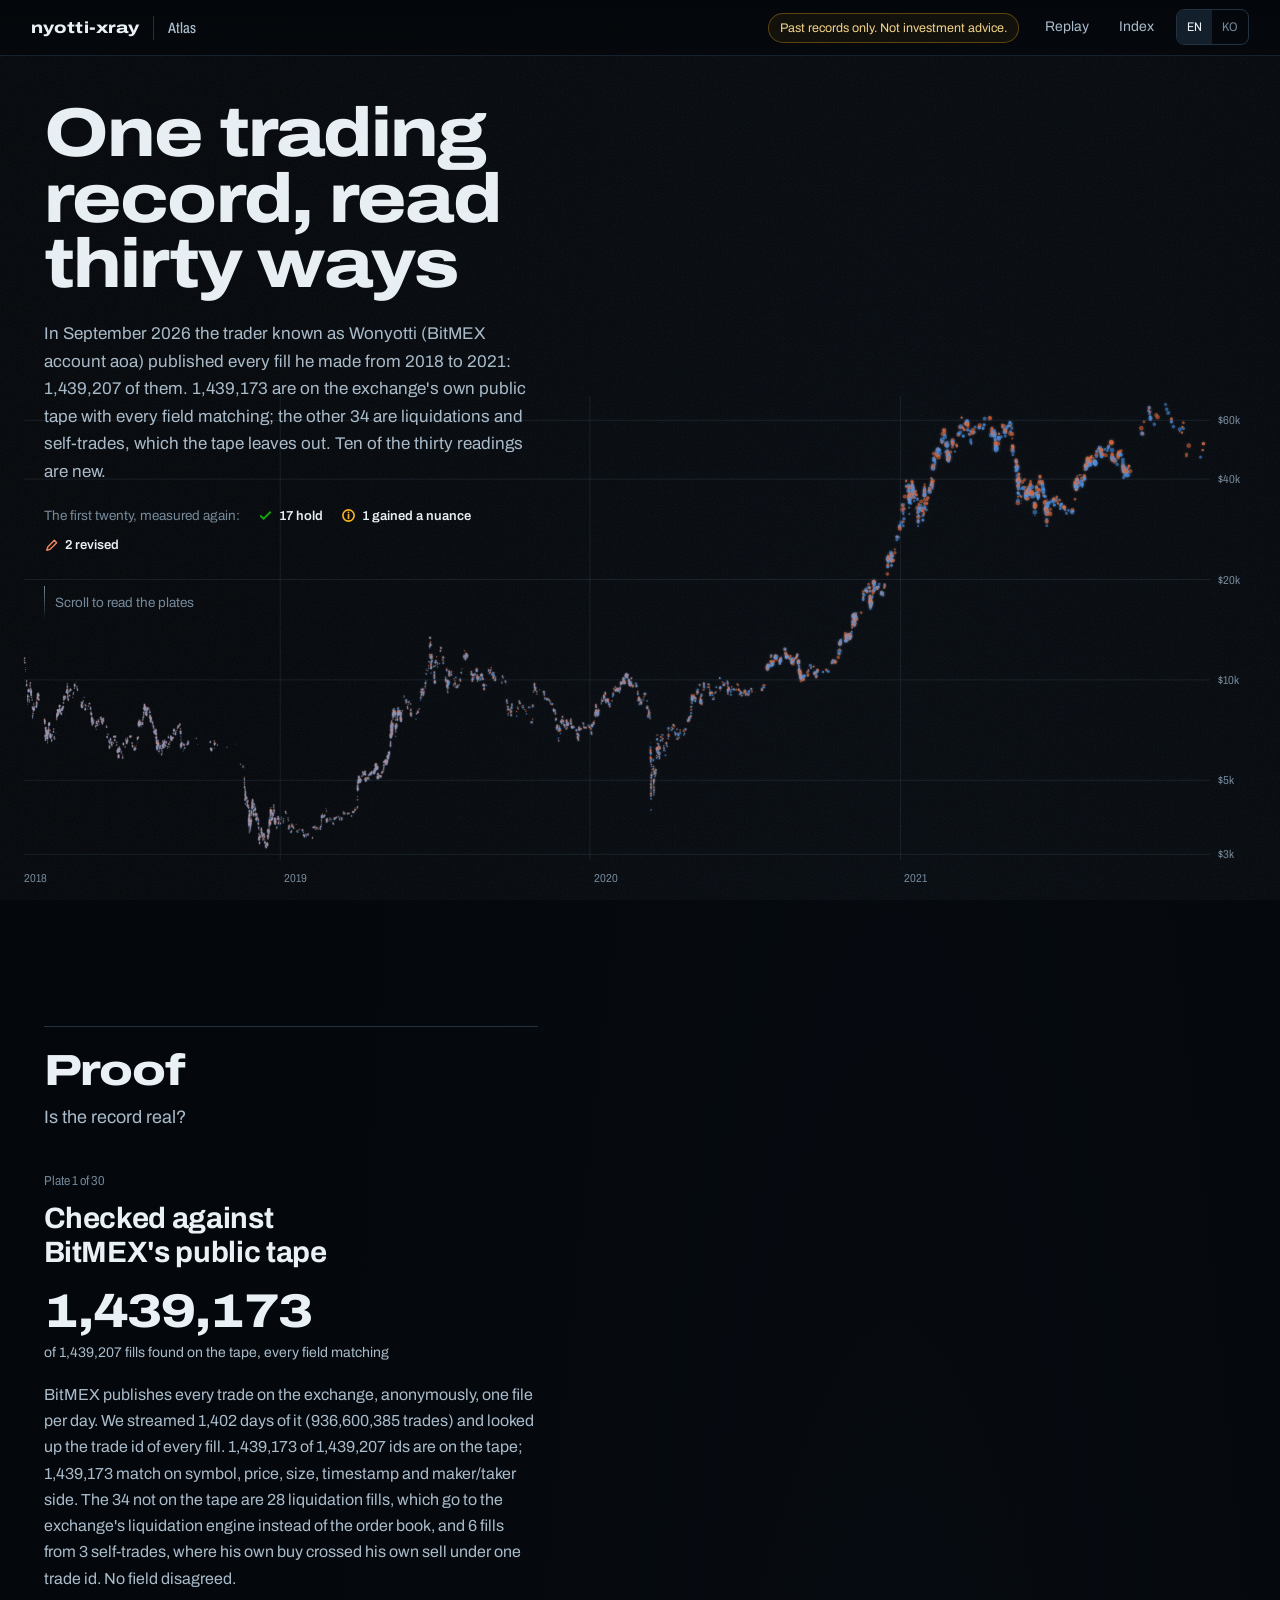
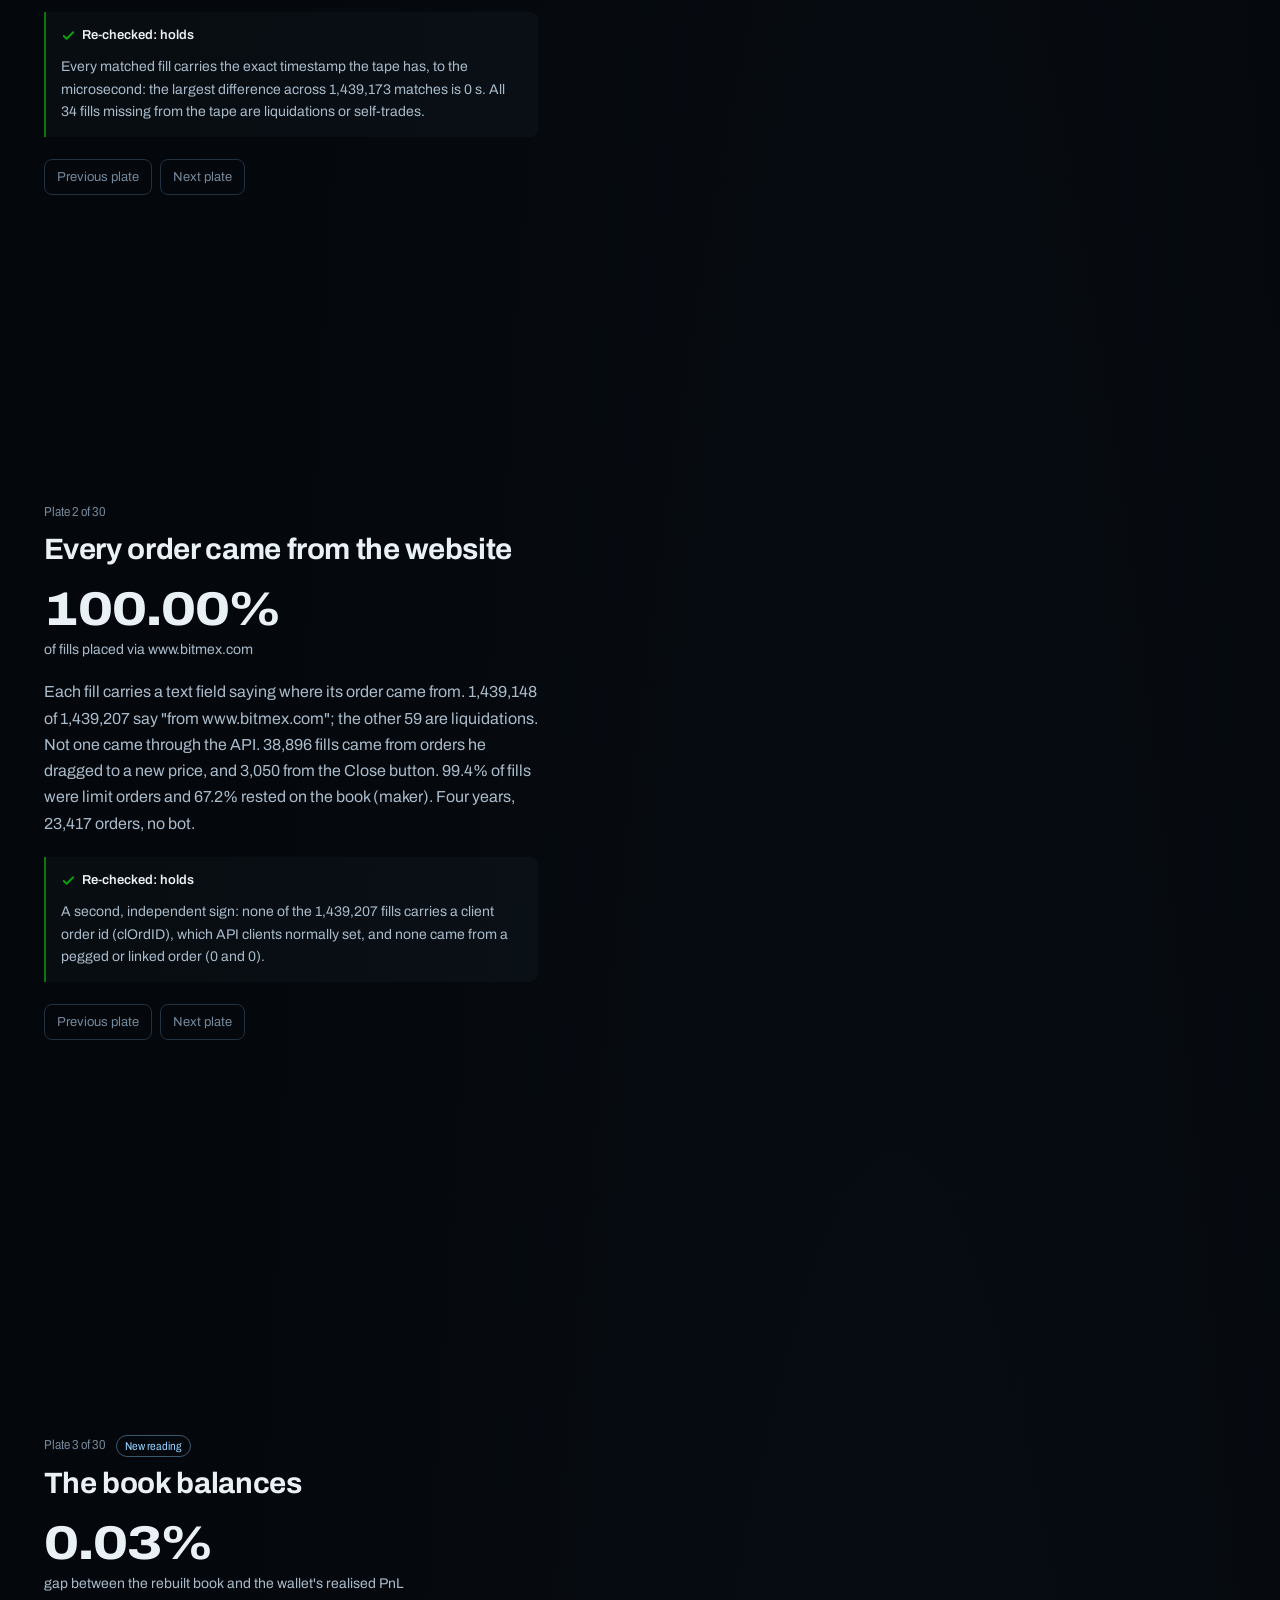
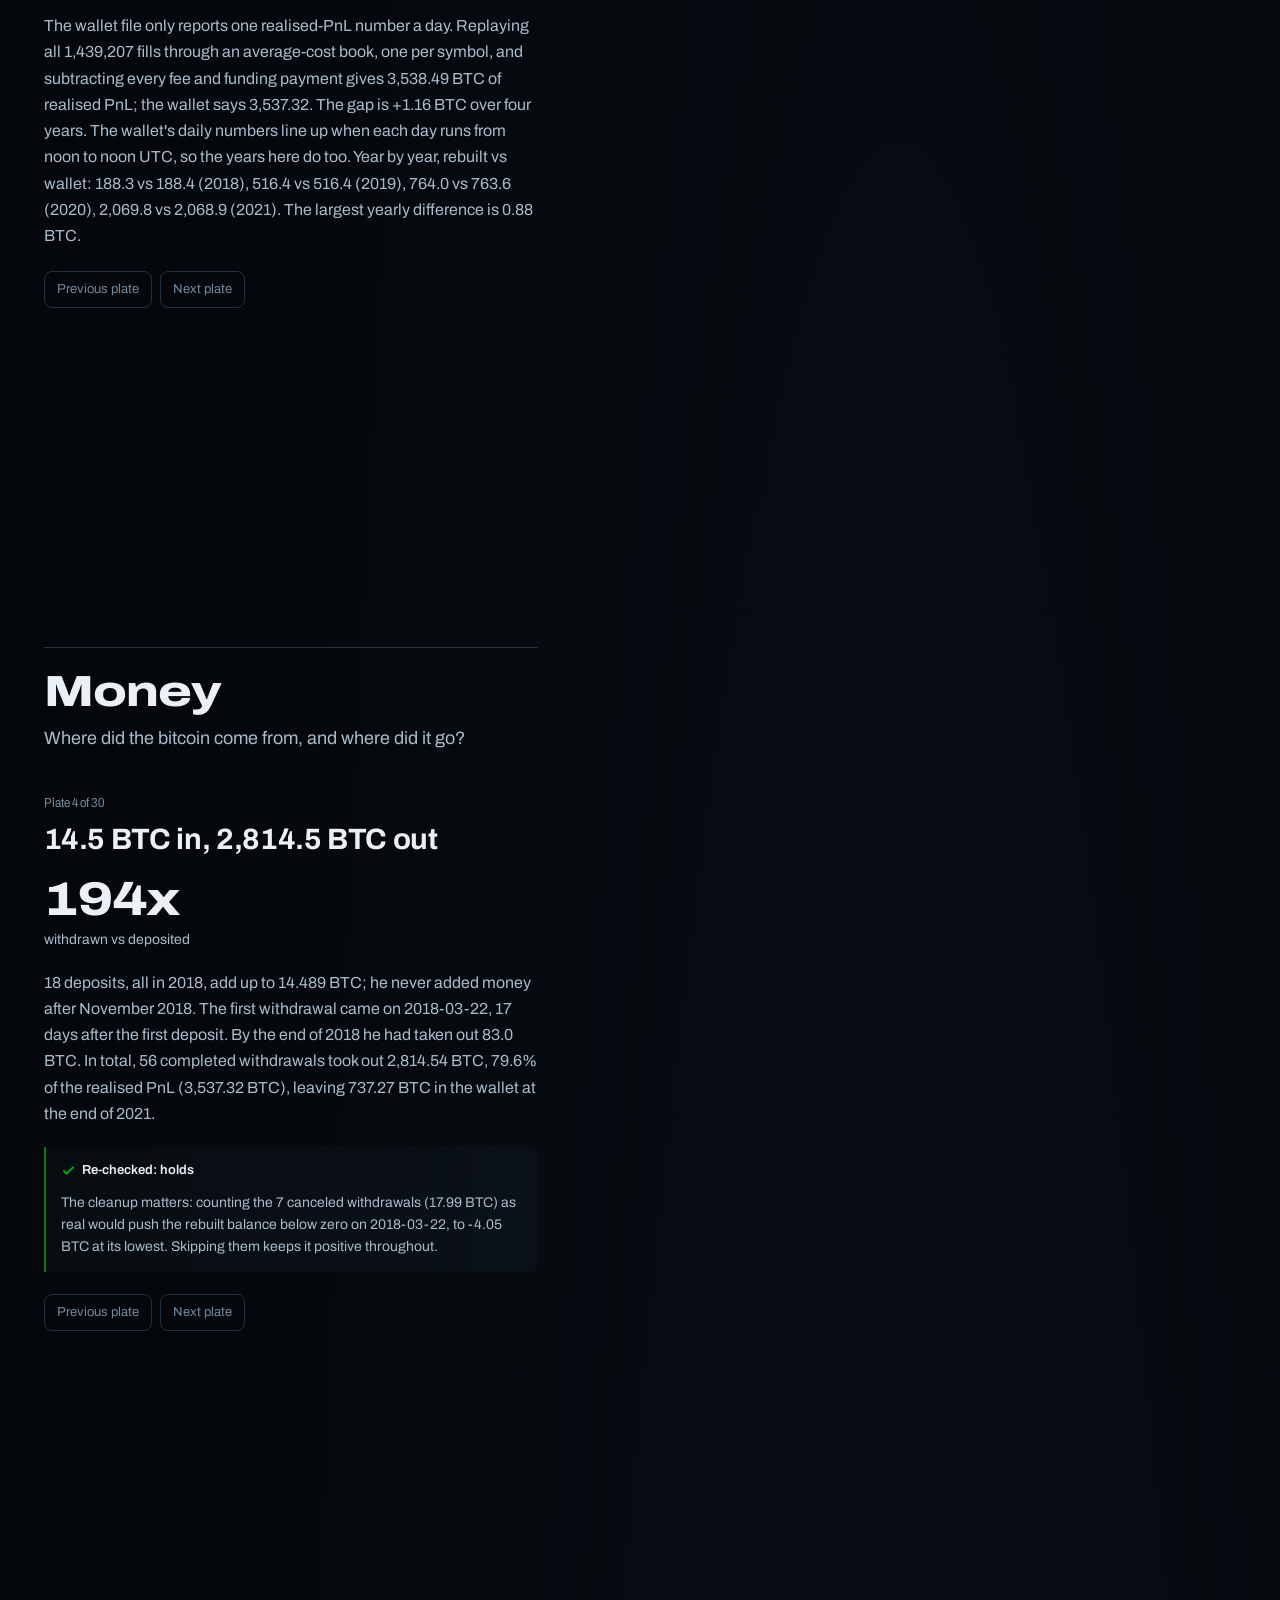
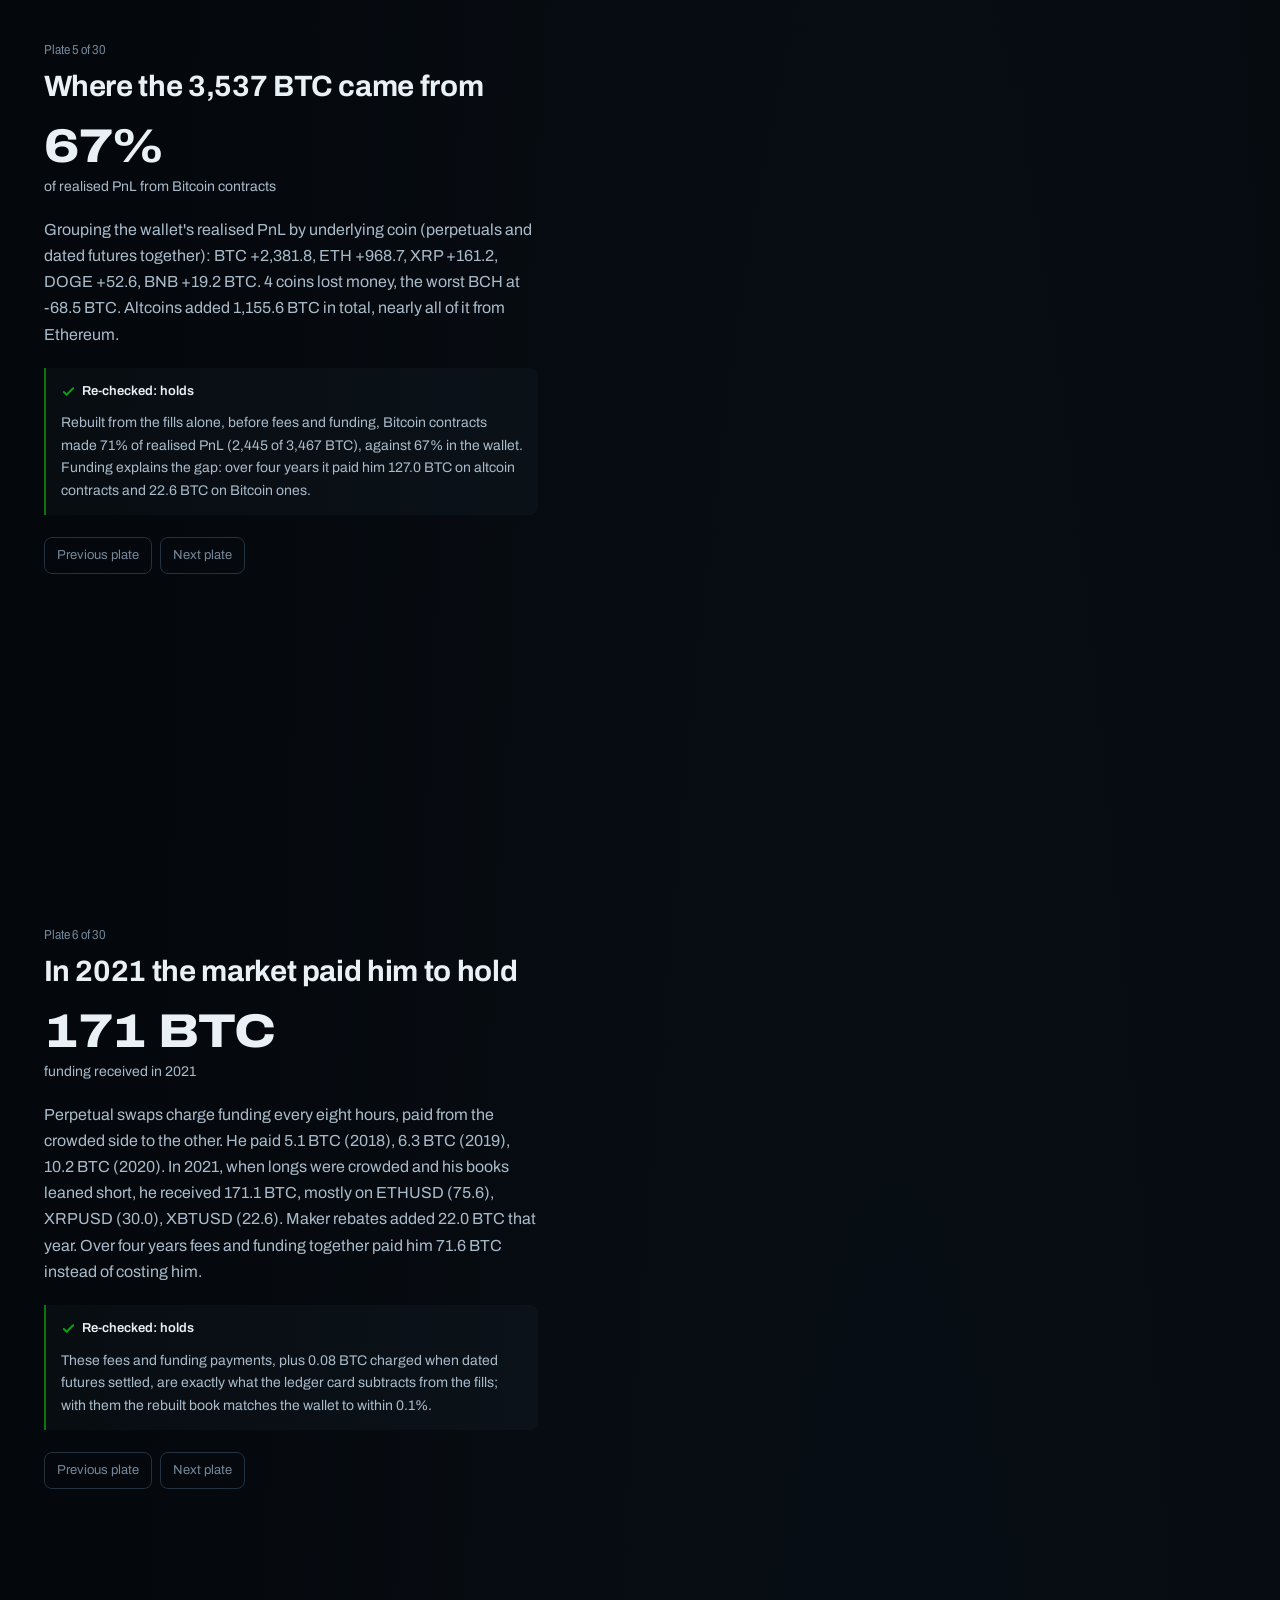
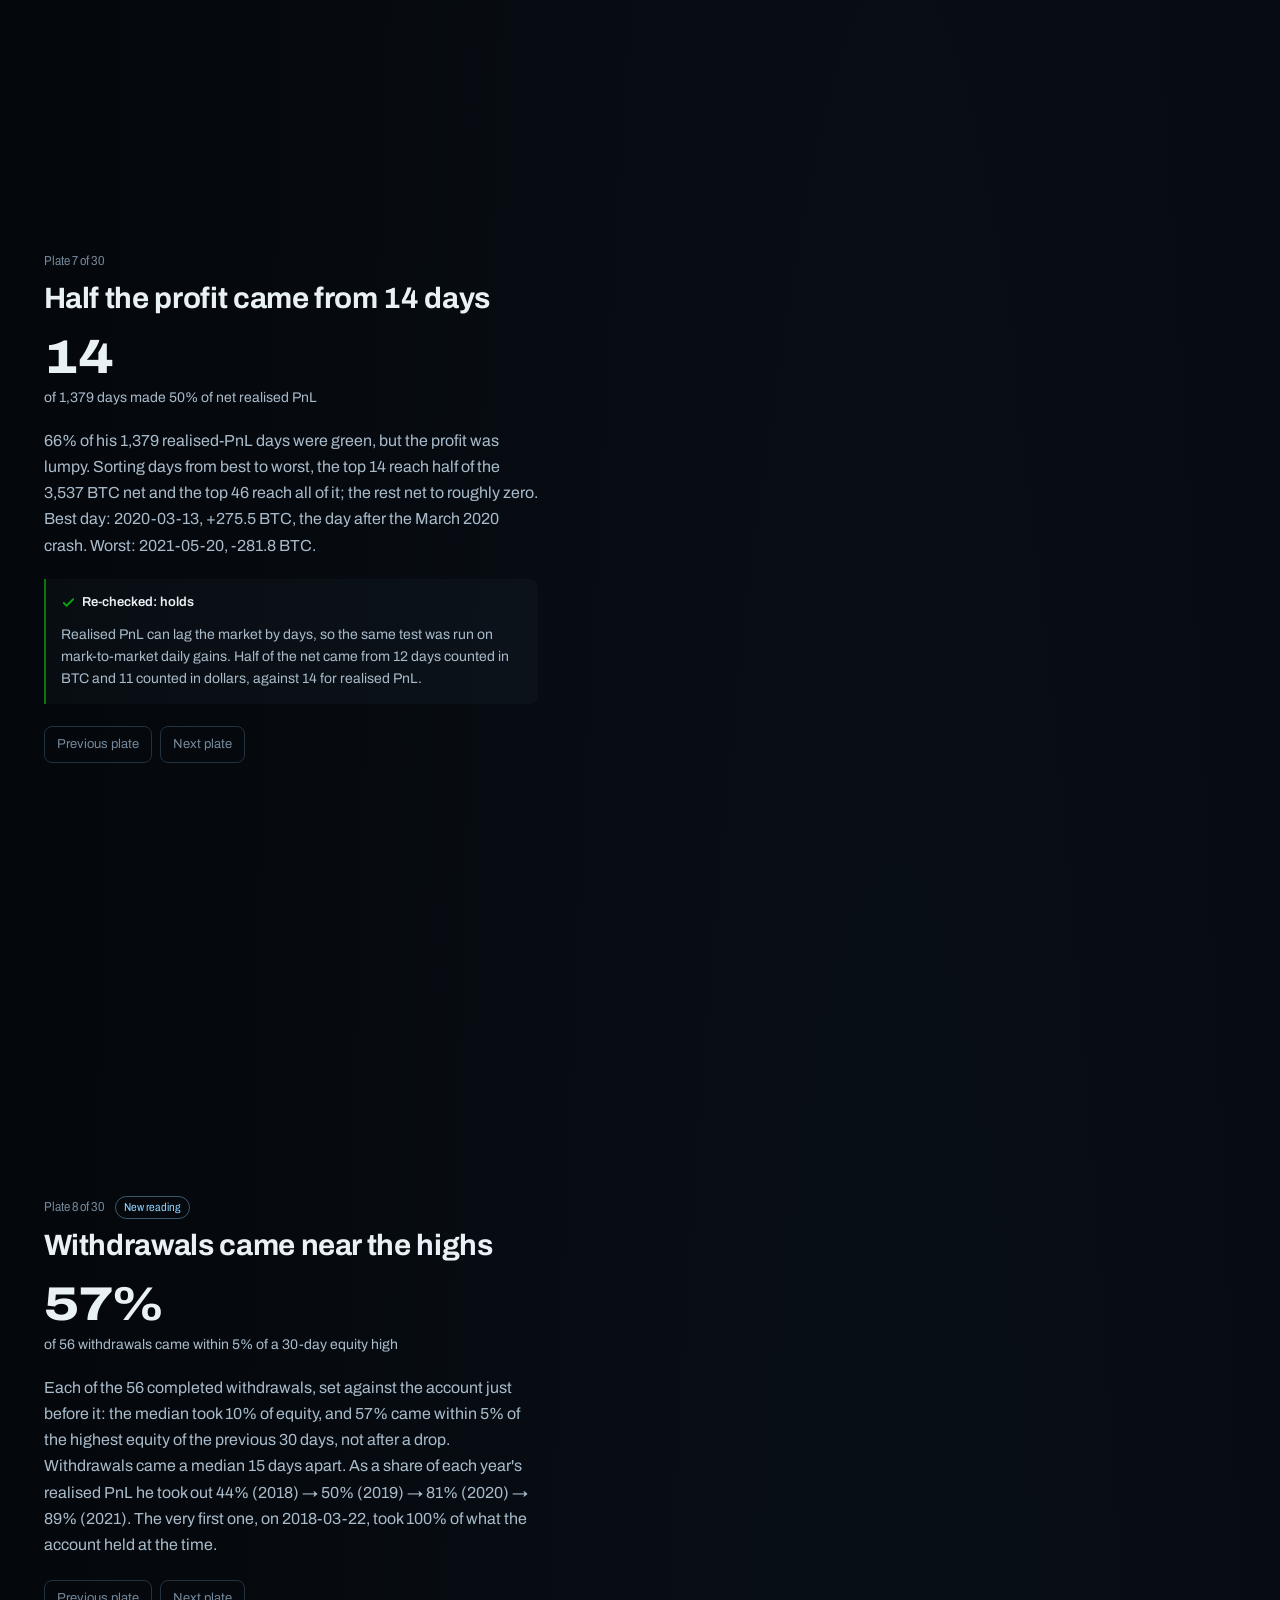
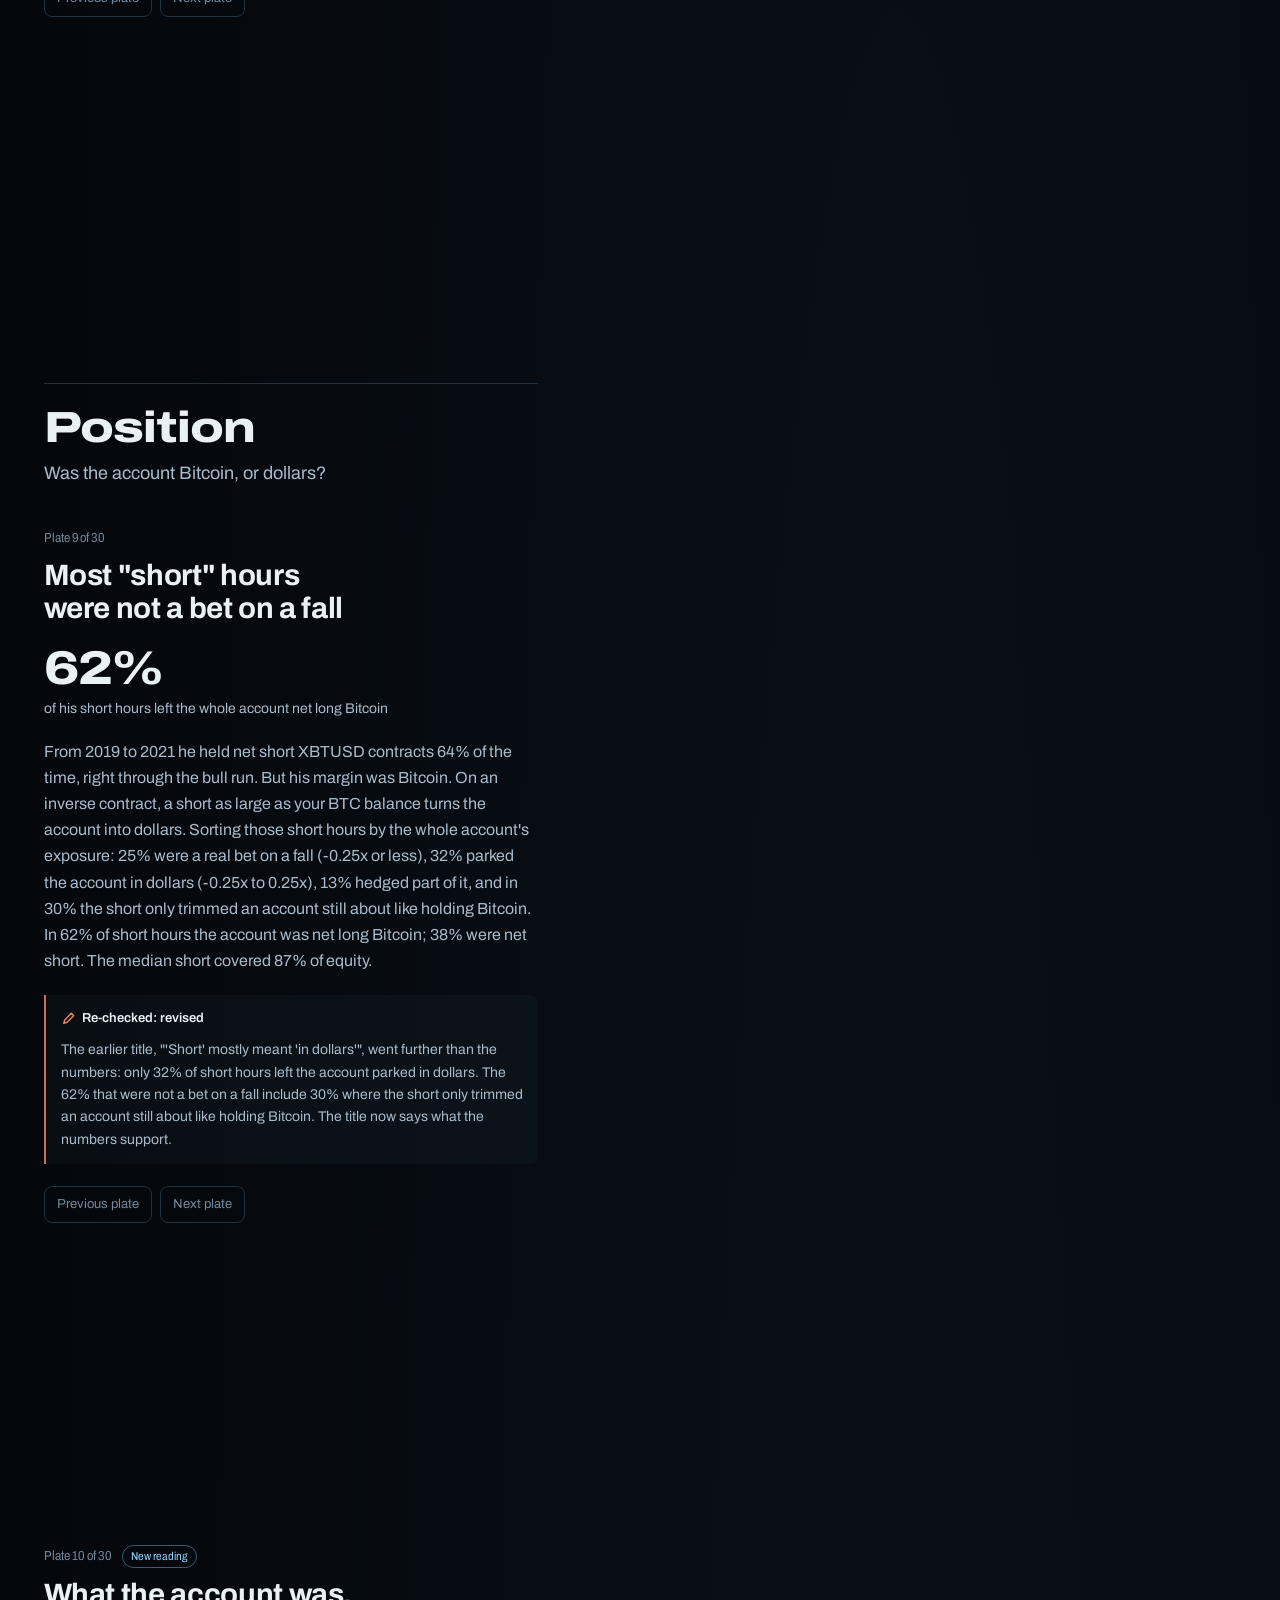
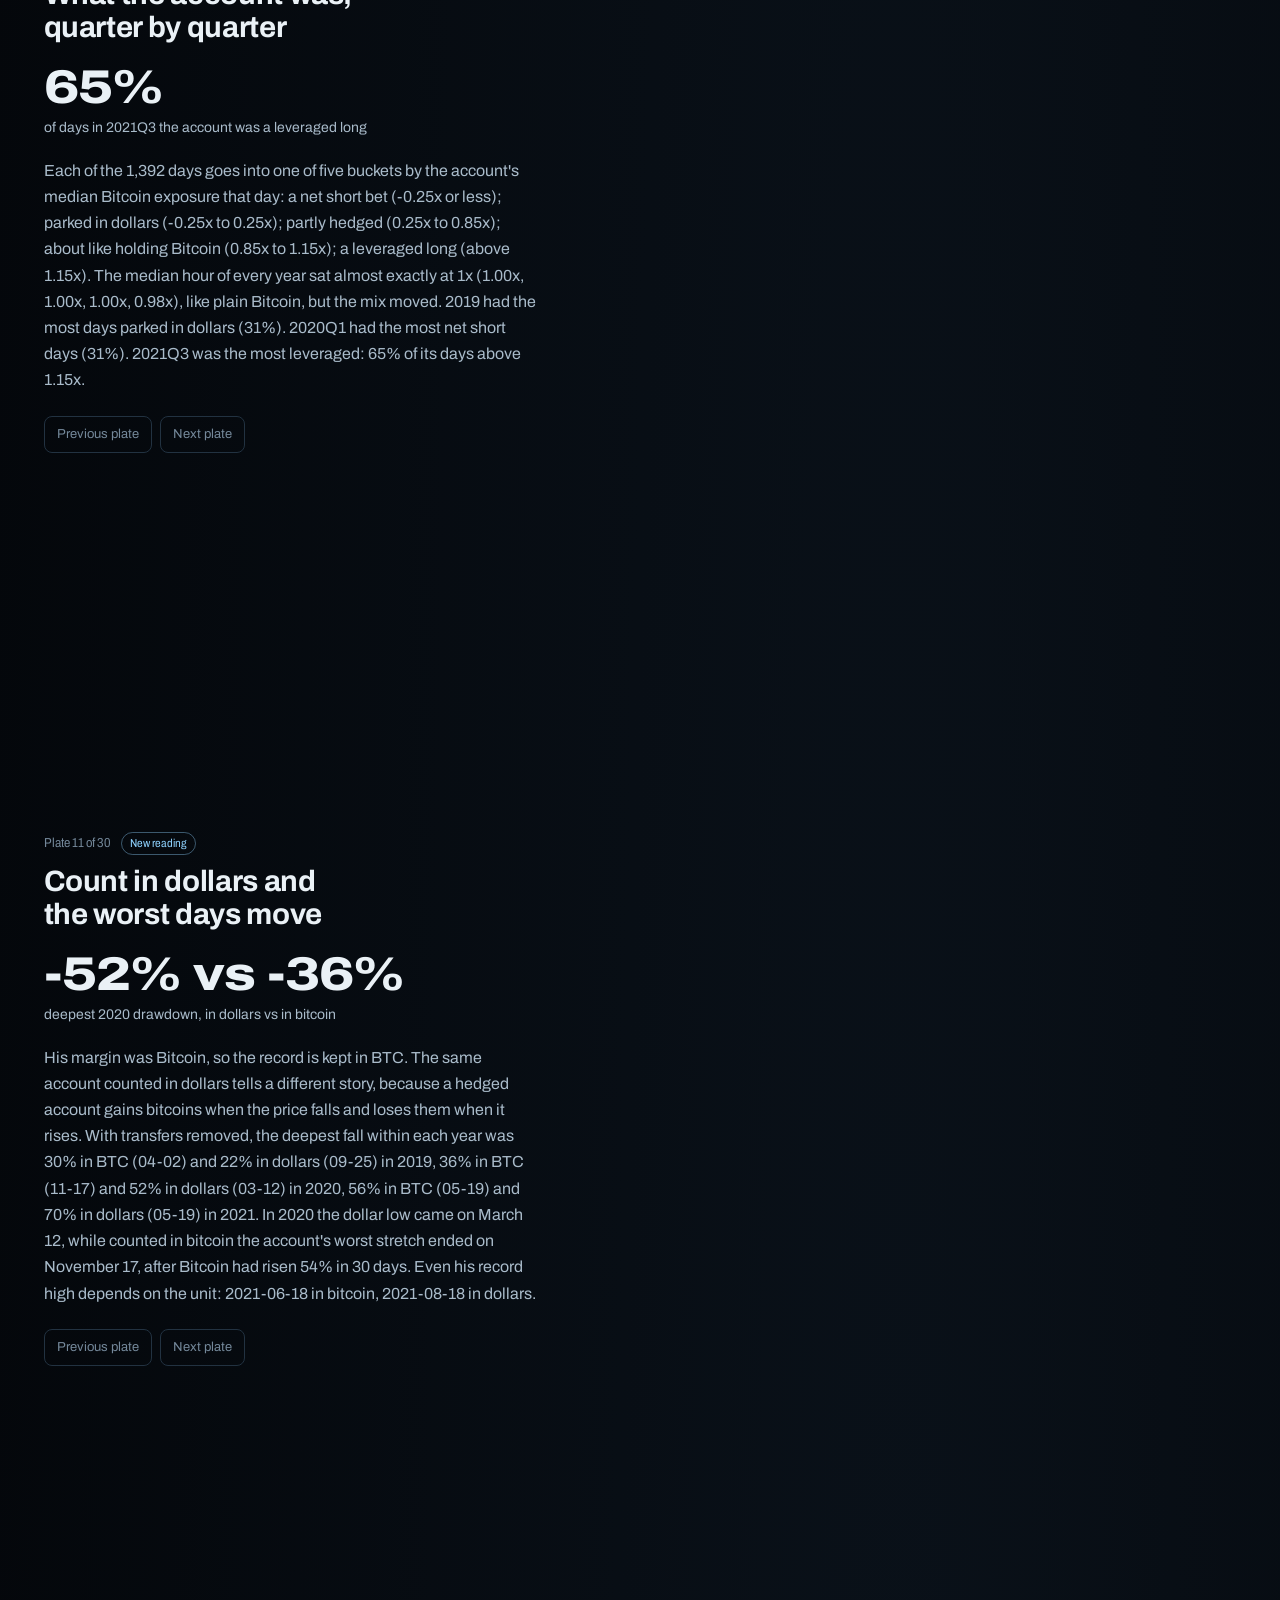
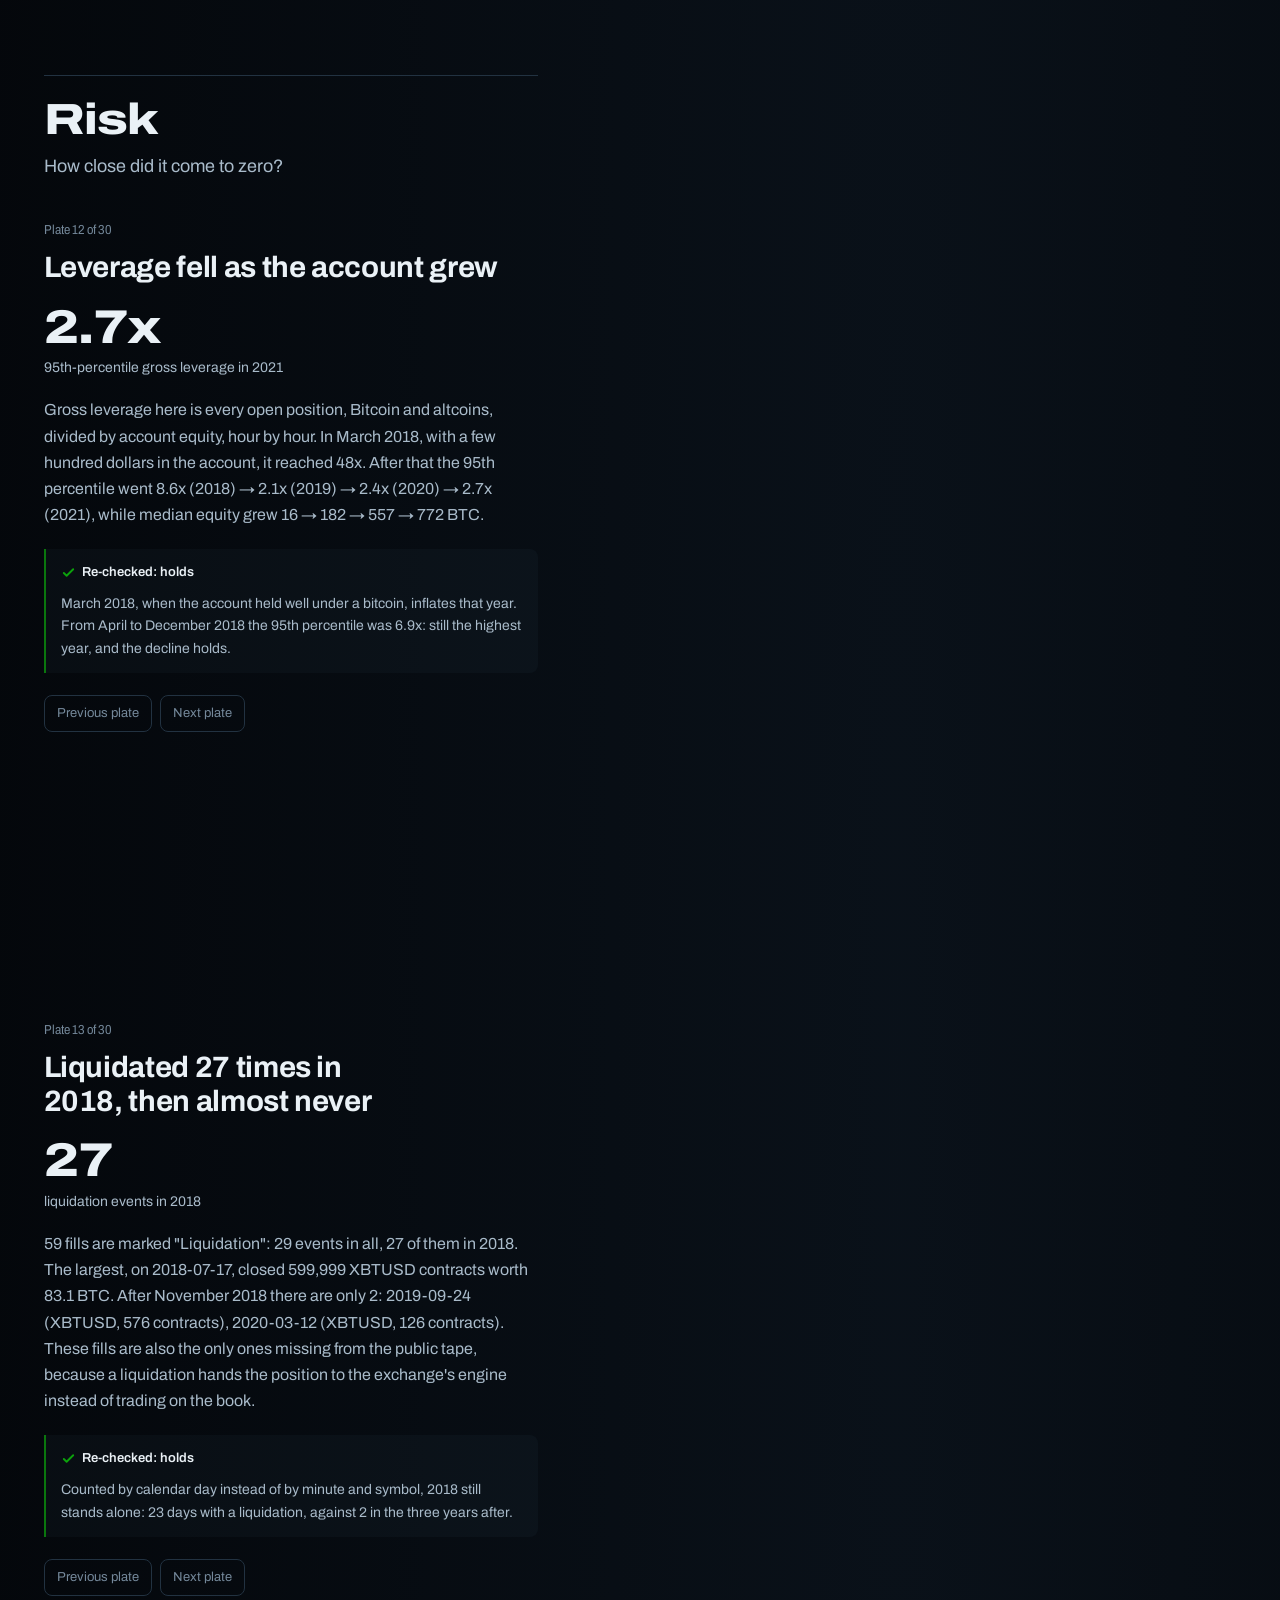
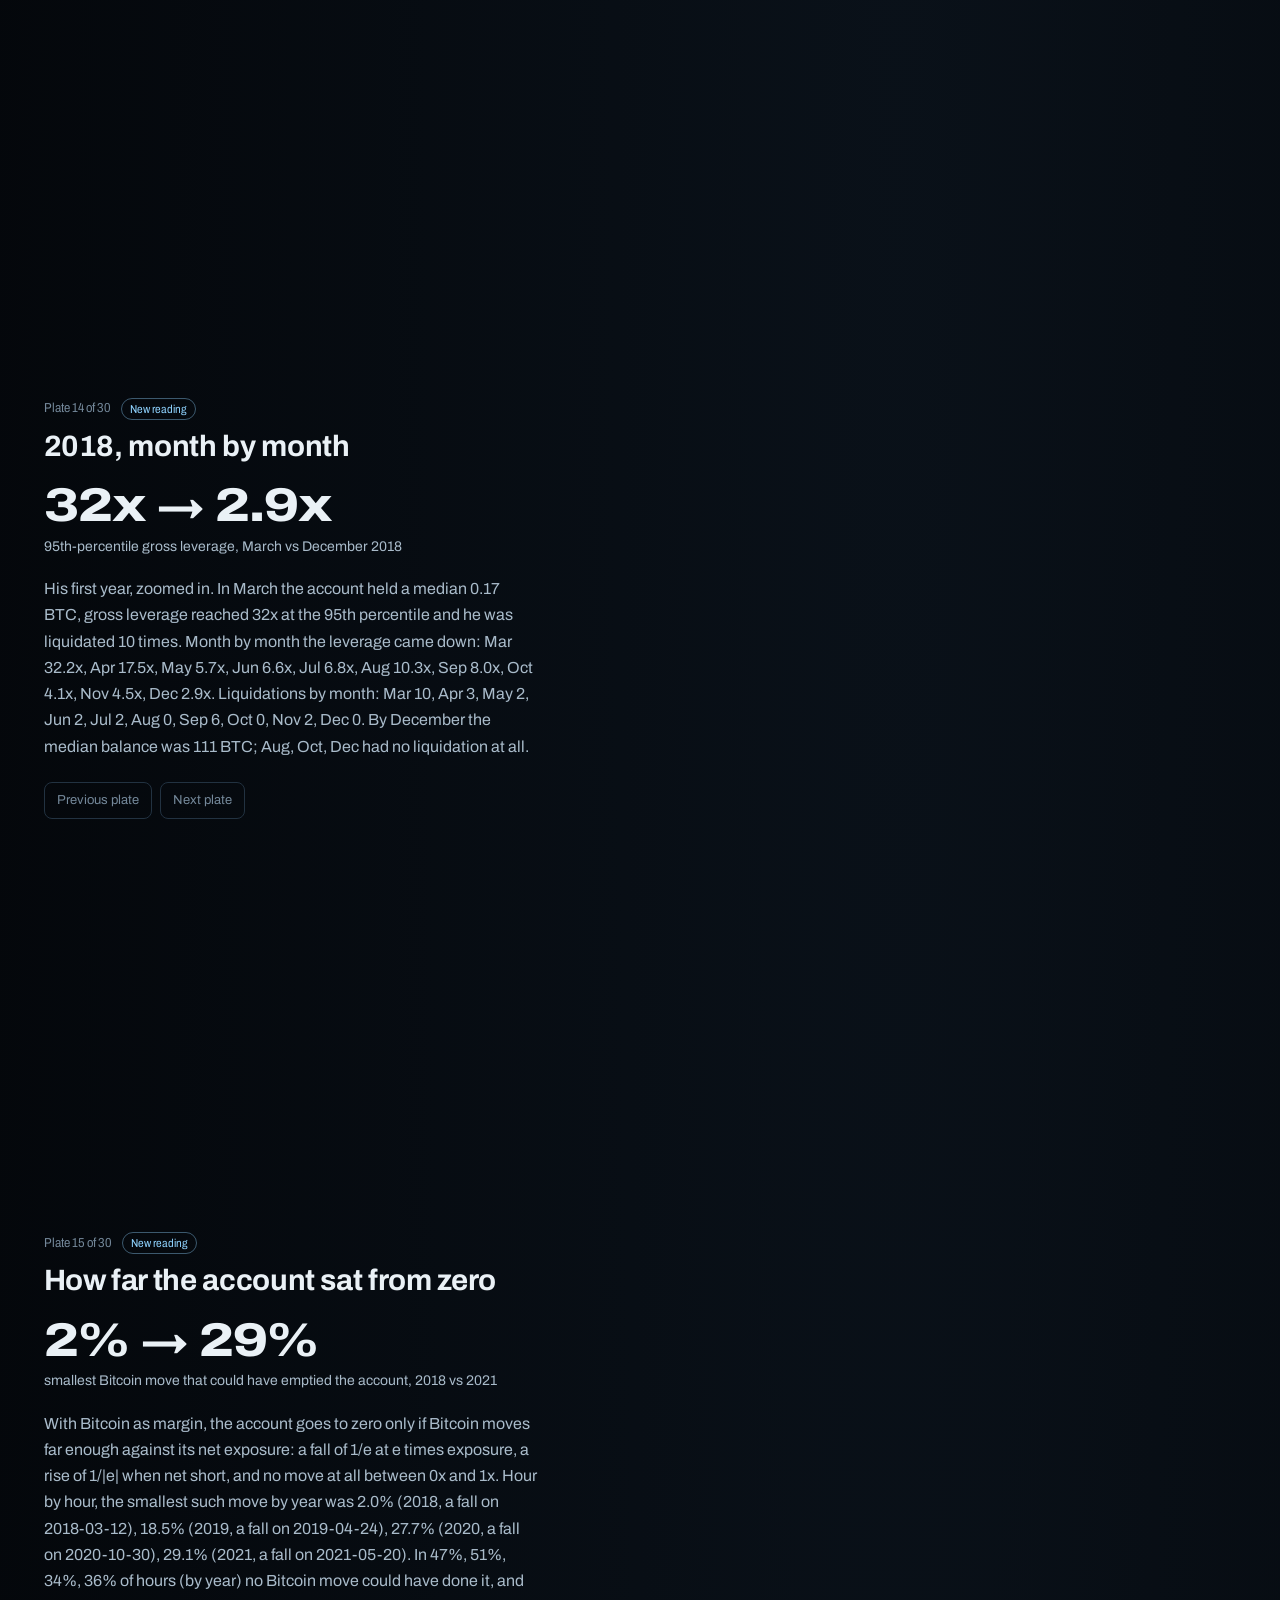
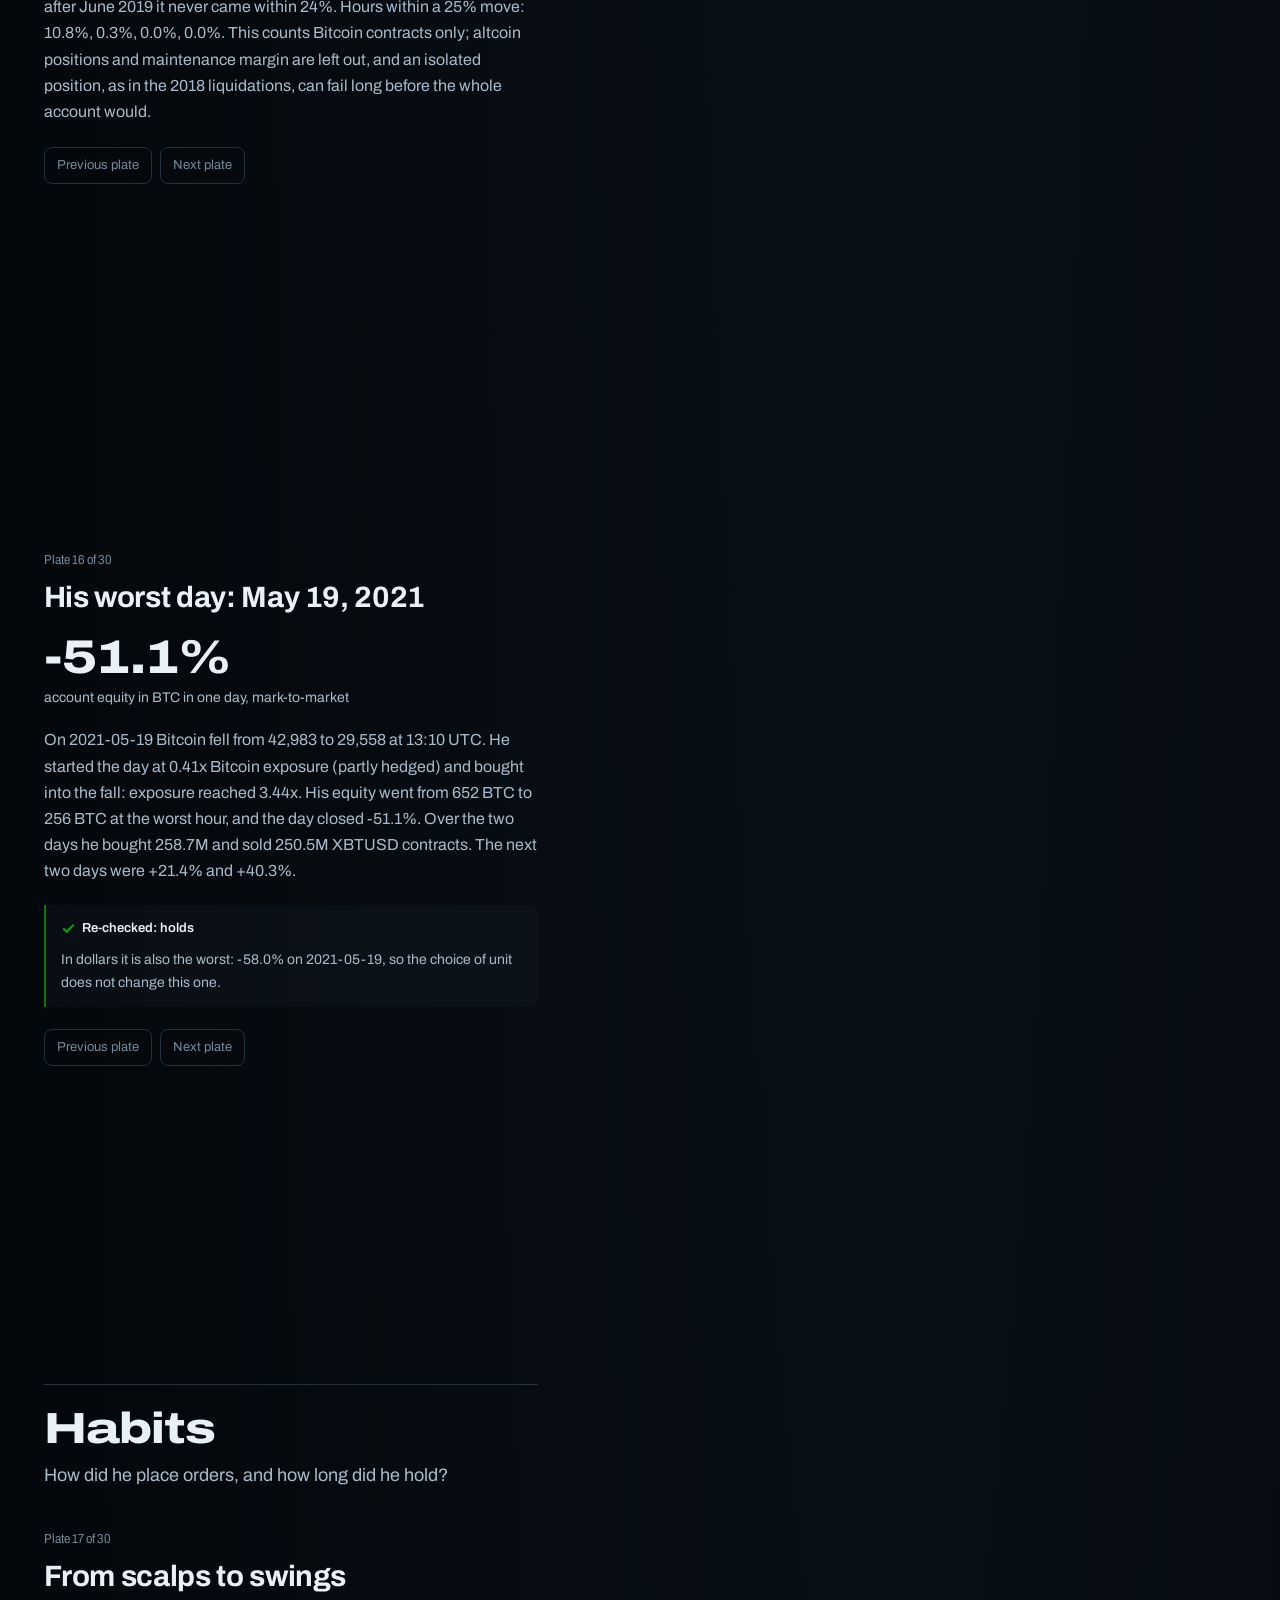
==== commit 52610722: "Fix two facts on the live pages, fit the atlas hero on phones, add link previews - The atlas opening" ====
--- a/site/atlas.html
+++ b/site/atlas.html
@@ -5,6 +5,16 @@
 <meta name="viewport" content="width=device-width, initial-scale=1">
 <title>nyotti-xray atlas</title>
 <meta name="description" content="Thirty readings of one published BitMEX trade history (2018-2021): twenty findings re-checked another way and ten new ones, each drawn with dots that are real units of the record. Past records only, not investment advice.">
+<meta property="og:type" content="website">
+<meta property="og:site_name" content="nyotti-xray">
+<meta property="og:title" content="One trading record, read thirty ways">
+<meta property="og:description" content="1,439,207 BitMEX fills a trader published (2018-2021), checked against the exchange's public tape and read thirty ways. Past records only, not investment advice.">
+<meta property="og:url" content="https://viva-lee.github.io/nyotti-xray/atlas.html">
+<meta property="og:image" content="https://viva-lee.github.io/nyotti-xray/og-atlas.jpg">
+<meta property="og:image:width" content="1200">
+<meta property="og:image:height" content="630">
+<meta property="og:image:alt" content="The atlas opening screen: the headline over 10,169 trading decisions drawn as dots along the 2018 to 2021 Bitcoin price.">
+<meta name="twitter:card" content="summary_large_image">
 <link rel="preconnect" href="https://fonts.googleapis.com">
 <link rel="preconnect" href="https://fonts.gstatic.com" crossorigin>
 <link href="https://fonts.googleapis.com/css2?family=Archivo:wdth,wght@62..125,100..900&family=IBM+Plex+Sans+KR:wght@400;500;700&display=swap" rel="stylesheet">
--- a/site/atlas.css
+++ b/site/atlas.css
@@ -73,6 +73,12 @@
 .lang { display: inline-flex; border: 1px solid var(--rule-2); border-radius: 8px; overflow: hidden; margin-left: 4px; }
 .lang button { background: transparent; border: 0; padding: 7px 10px; font-size: 12.5px; color: var(--ink-3); min-height: 34px; font-variation-settings: 'wdth' 85; }
 .lang button.on { background: #13202c; color: var(--ink); }
+.mark, .tools > a, .tools > button, .lang button { white-space: nowrap; }
+@media (max-width: 400px) {
+  .top { gap: 8px; }
+  .tools { gap: 2px; }
+  .tools > a, .tools > button, .lang button { padding: 7px 8px; }
+}
 
 /* ------------------------------------------------------------ the field */
 #field { position: fixed; inset: 0; z-index: 3; pointer-events: none; }
@@ -129,15 +135,16 @@
 .hero { min-height: 100svh; display: flex; align-items: flex-start; padding-top: calc(56px + 5vh); }
 .hero-copy { width: min(66vw, 1040px); }
 #hero-title {
-  font-size: clamp(44px, 5.4vw, 92px); line-height: 0.95; letter-spacing: -0.025em; max-width: 12.5em;
+  font-size: clamp(44px, min(5.4vw, 9.5vh), 92px); line-height: 0.95; letter-spacing: -0.025em; max-width: 12.5em;
   font-weight: 780; font-variation-settings: 'wdth' 116; text-wrap: balance;
 }
-html[lang='ko'] #hero-title { font-size: clamp(38px, 4.4vw, 74px); line-height: 1.1; letter-spacing: -0.03em; font-weight: 700; }
+html[lang='ko'] #hero-title { font-size: clamp(38px, min(4.4vw, 7.8vh), 74px); line-height: 1.1; letter-spacing: -0.03em; font-weight: 700; }
 #hero-sub { margin-top: 22px; font-size: 17px; line-height: 1.62; color: var(--ink-2); max-width: 36em; }
 #hero-verdicts { margin-top: 20px; display: flex; flex-wrap: wrap; gap: 8px 18px; align-items: center; }
 #hero-verdicts .vsum { color: var(--ink-3); font-size: 13.5px; }
 .scroll { margin-top: 30px; font-size: 13.5px; color: var(--ink-3); display: flex; align-items: center; gap: 10px; }
 .scroll::before { content: ''; width: 1px; height: 34px; background: linear-gradient(var(--ink-3), transparent); }
+.hero.tight .scroll { visibility: hidden; } /* short screens: the silhouette rises into the cue's place */
 
 .vchip { display: inline-flex; align-items: center; gap: 6px; font-size: 13px; font-weight: 600; color: var(--ink); }
 .vchip svg { width: 15px; height: 15px; flex: none; }
@@ -221,6 +228,9 @@
   body.at-hero .backdrop { background: transparent; }
   .column { padding: 0 16px; }
   .hero { padding-top: calc(56px + 4vh); }
+  .hero-copy { width: 100%; }
+  #hero-title { font-size: 40px; }
+  #hero-sub { font-size: 16px; line-height: 1.55; }
   .plate { justify-content: flex-start; padding: calc(var(--stage-bottom) + 18px) 0 10vh; z-index: 1; position: relative; }
   .column > .plate, #plates { position: relative; z-index: 1; }
   .plate-body { opacity: 1; }
